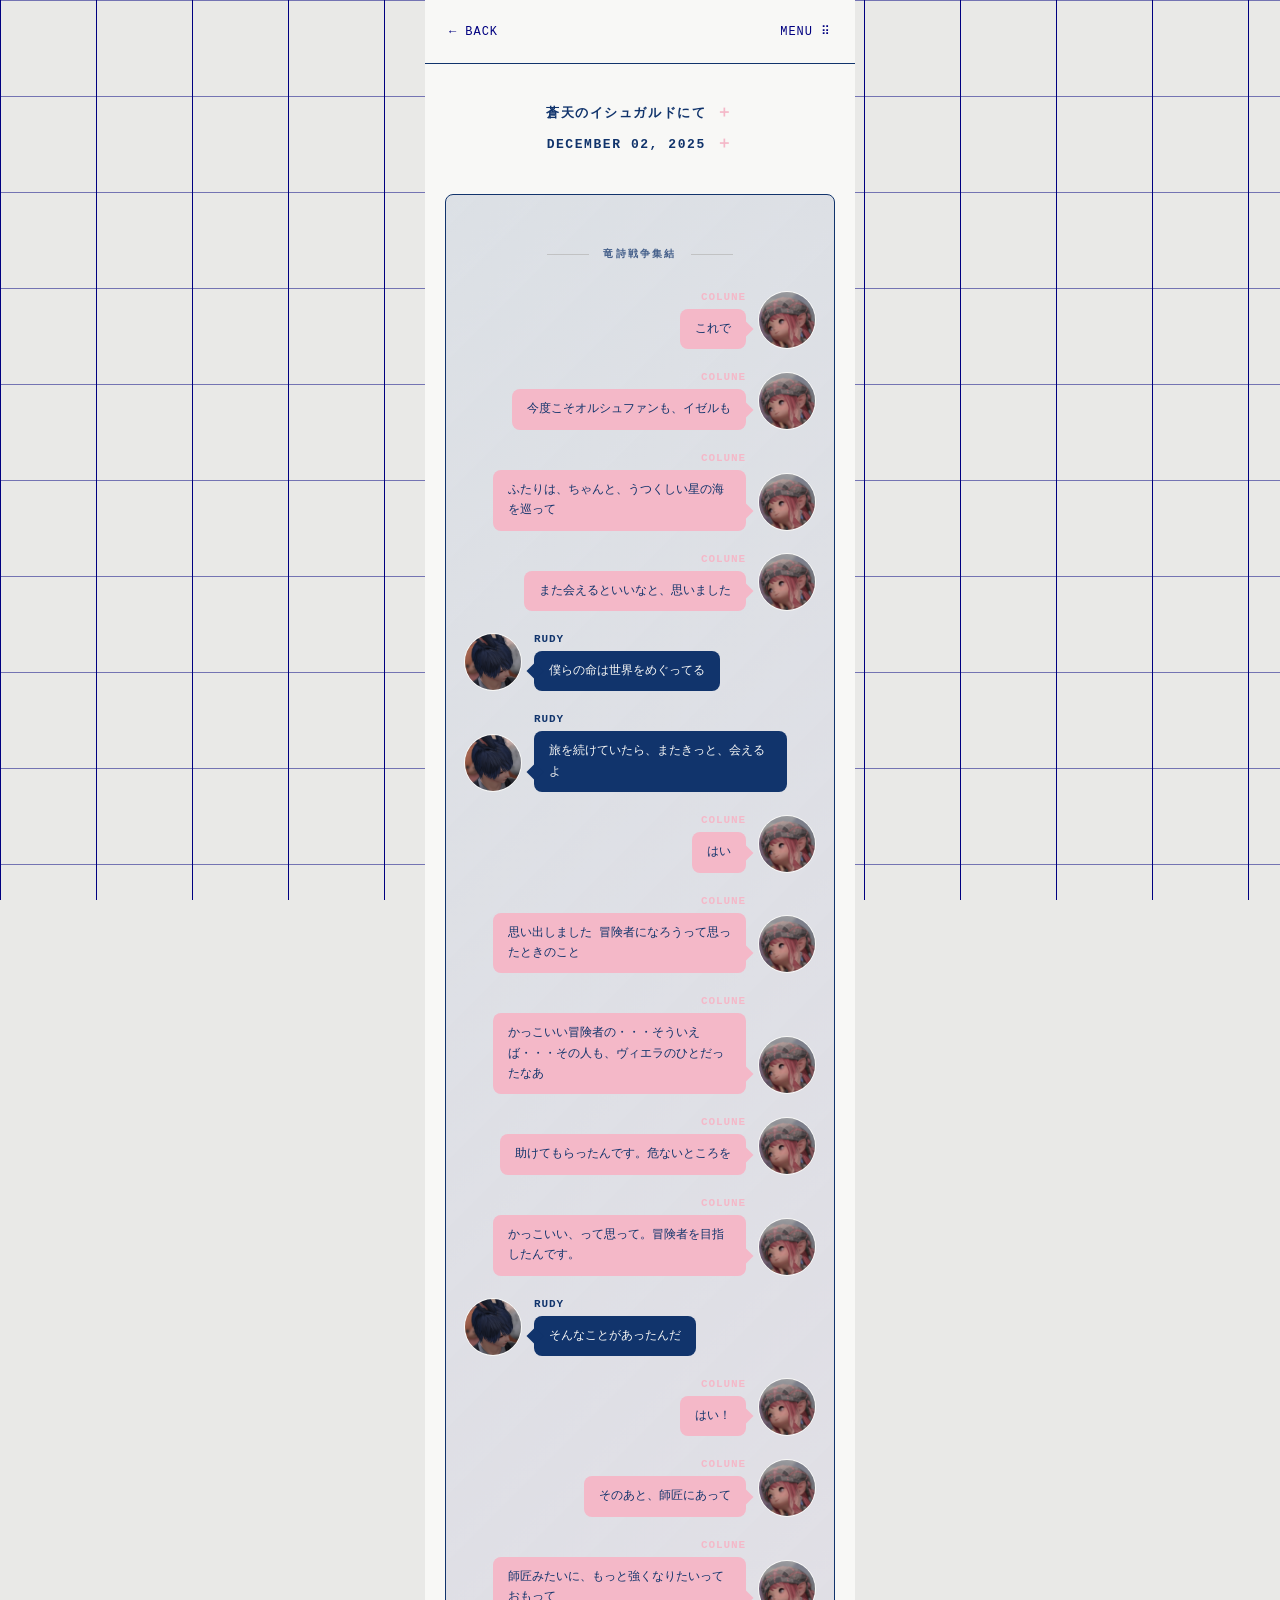
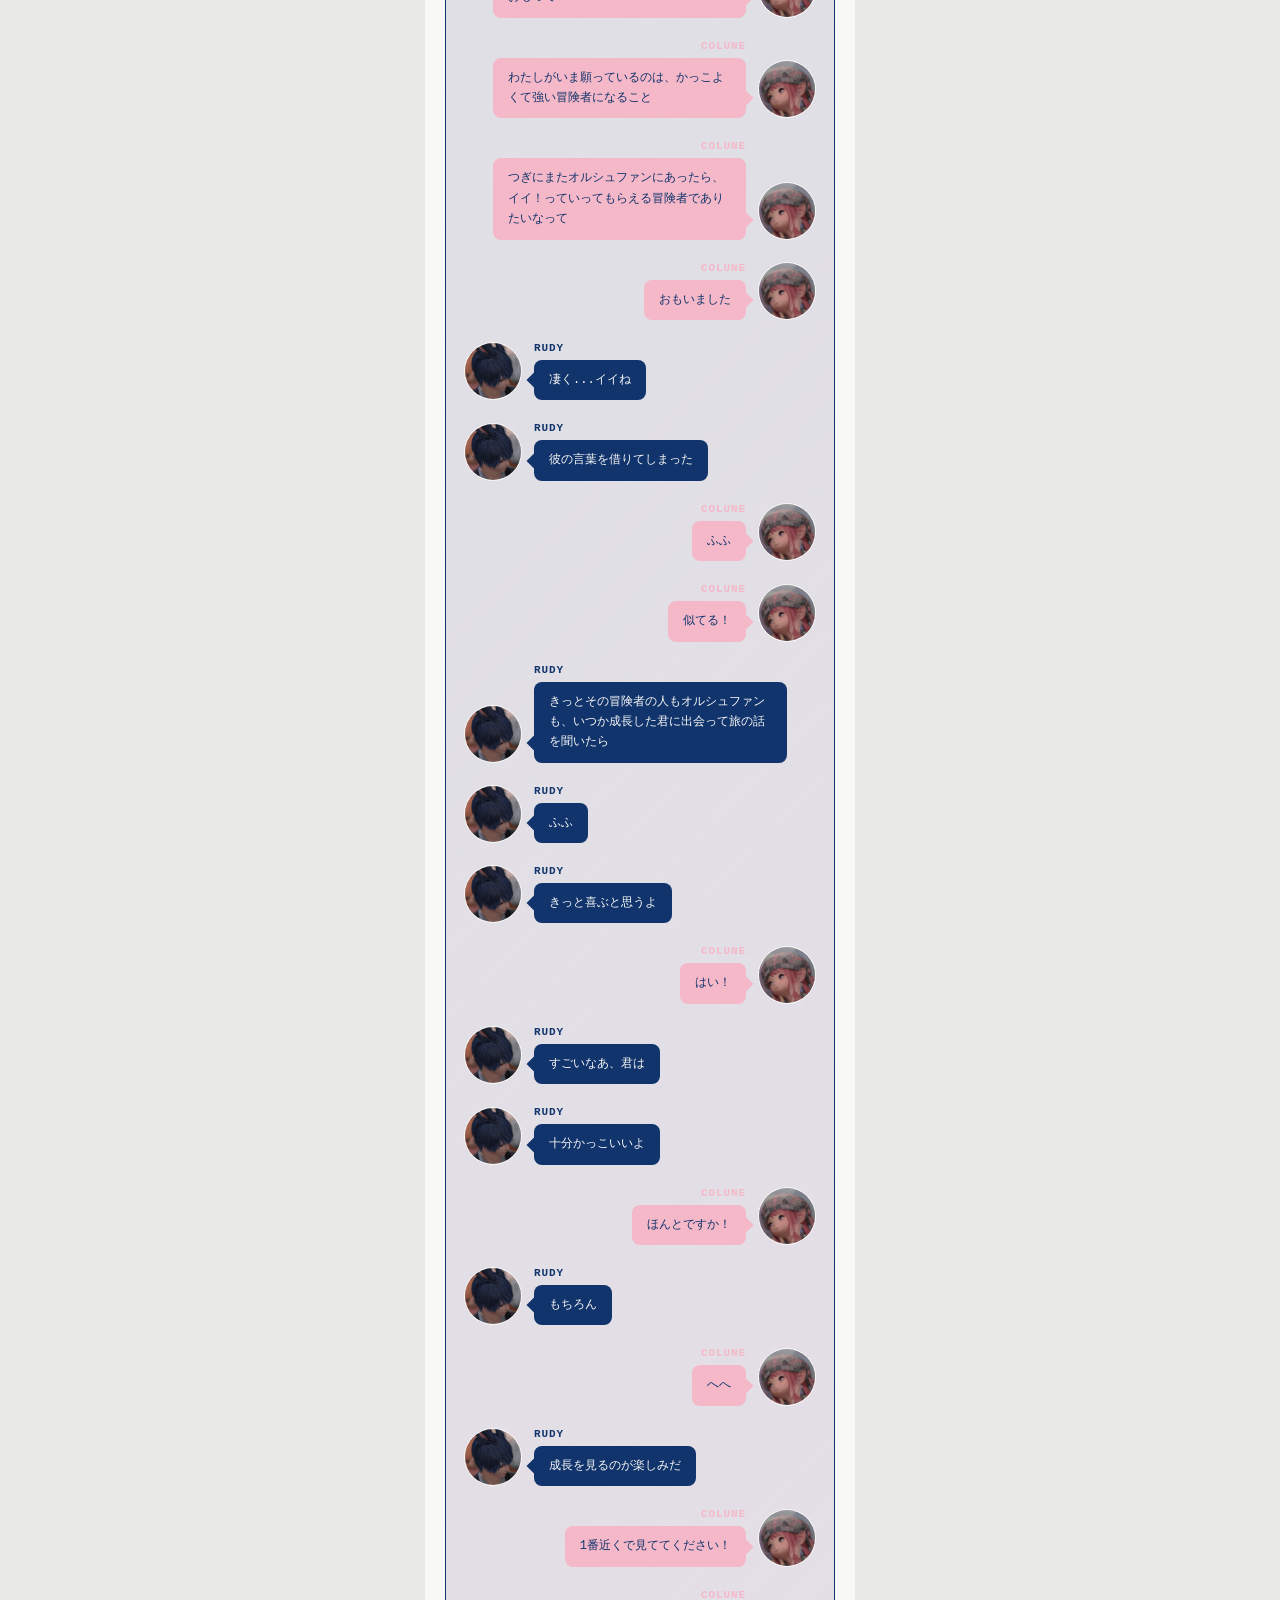
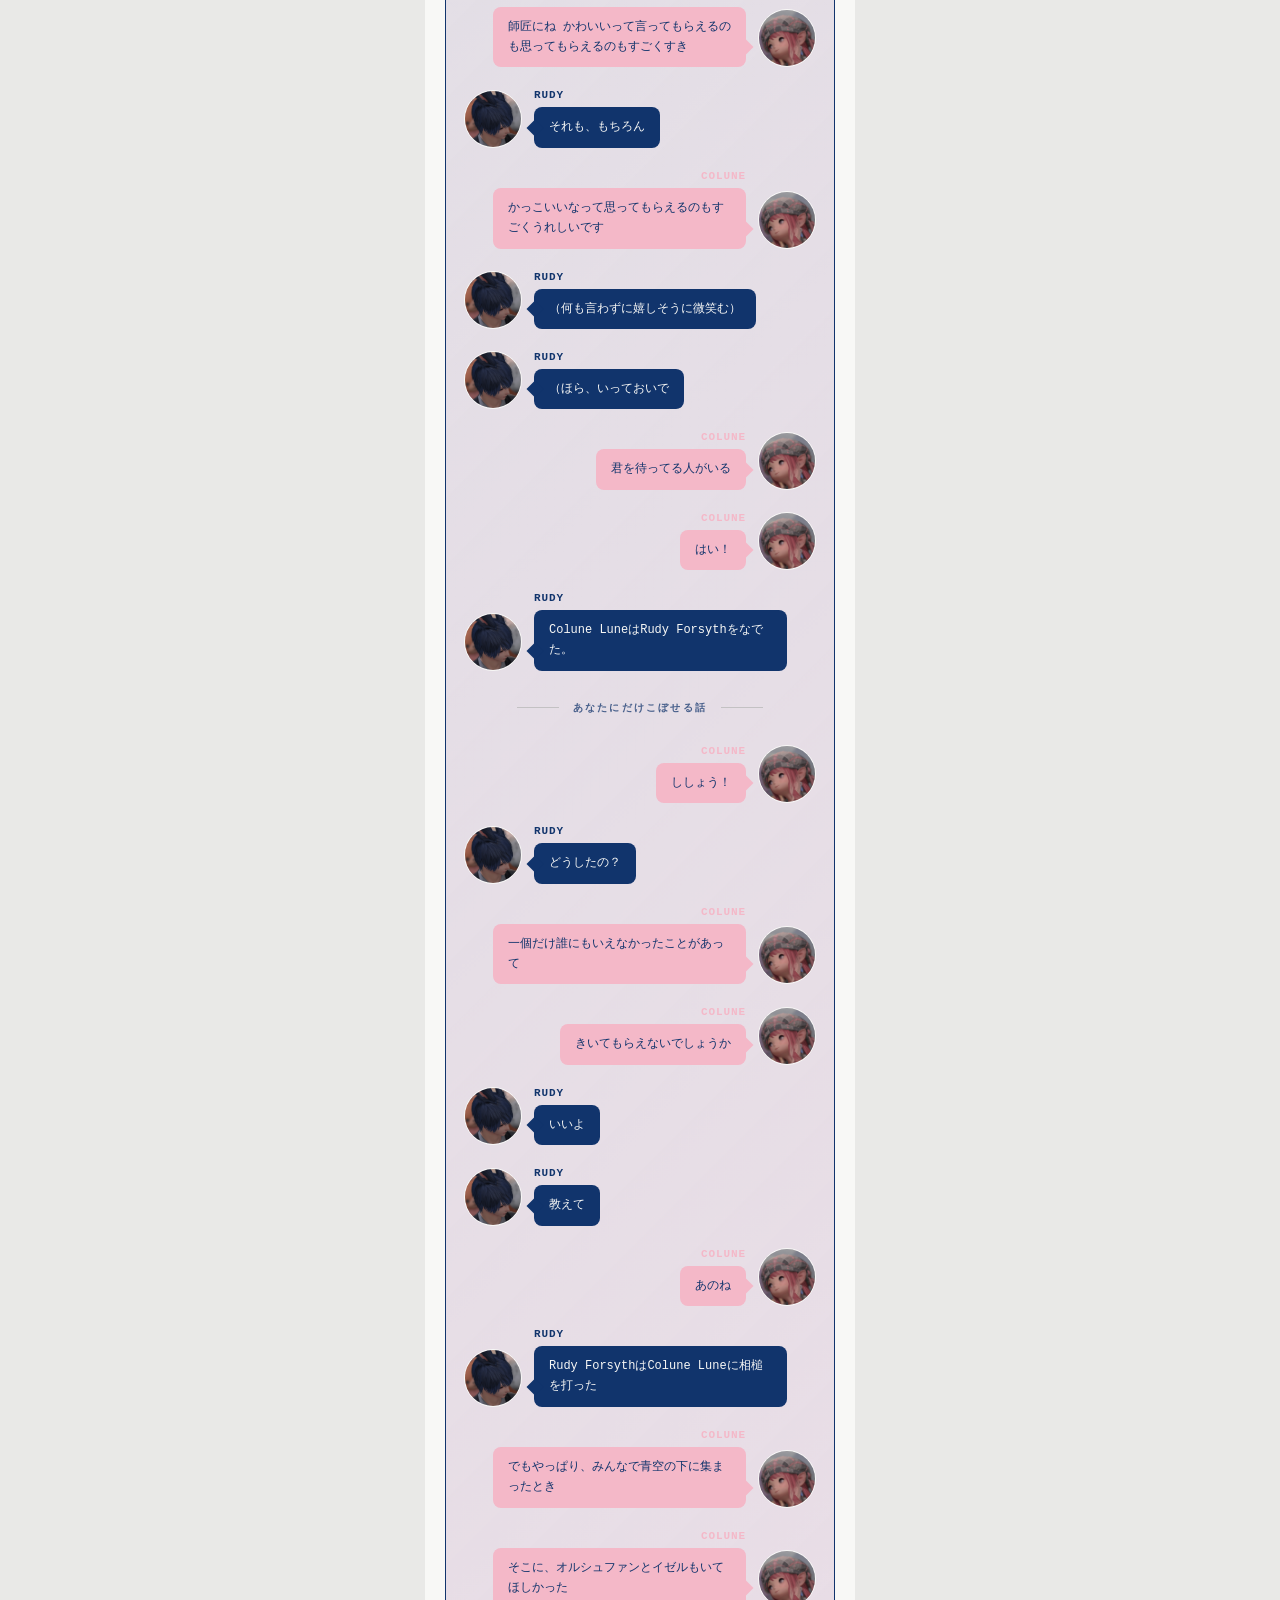
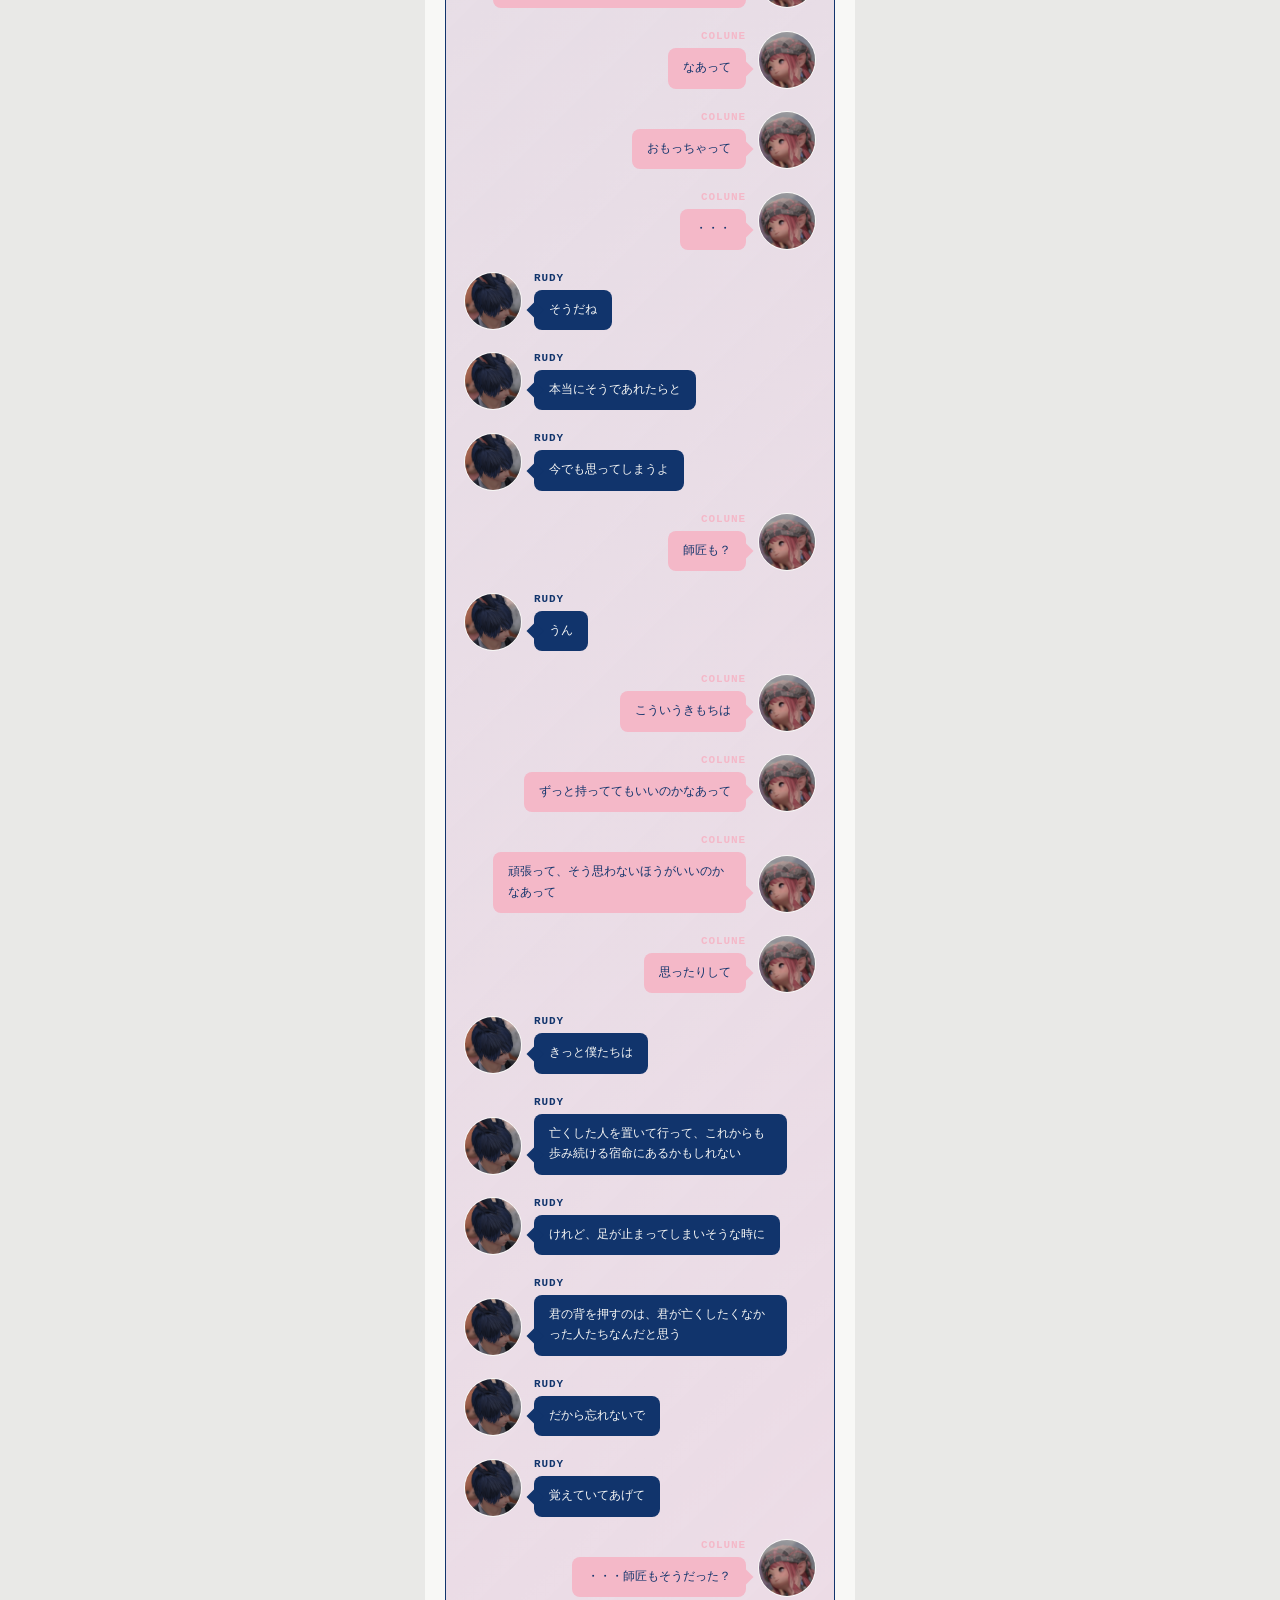
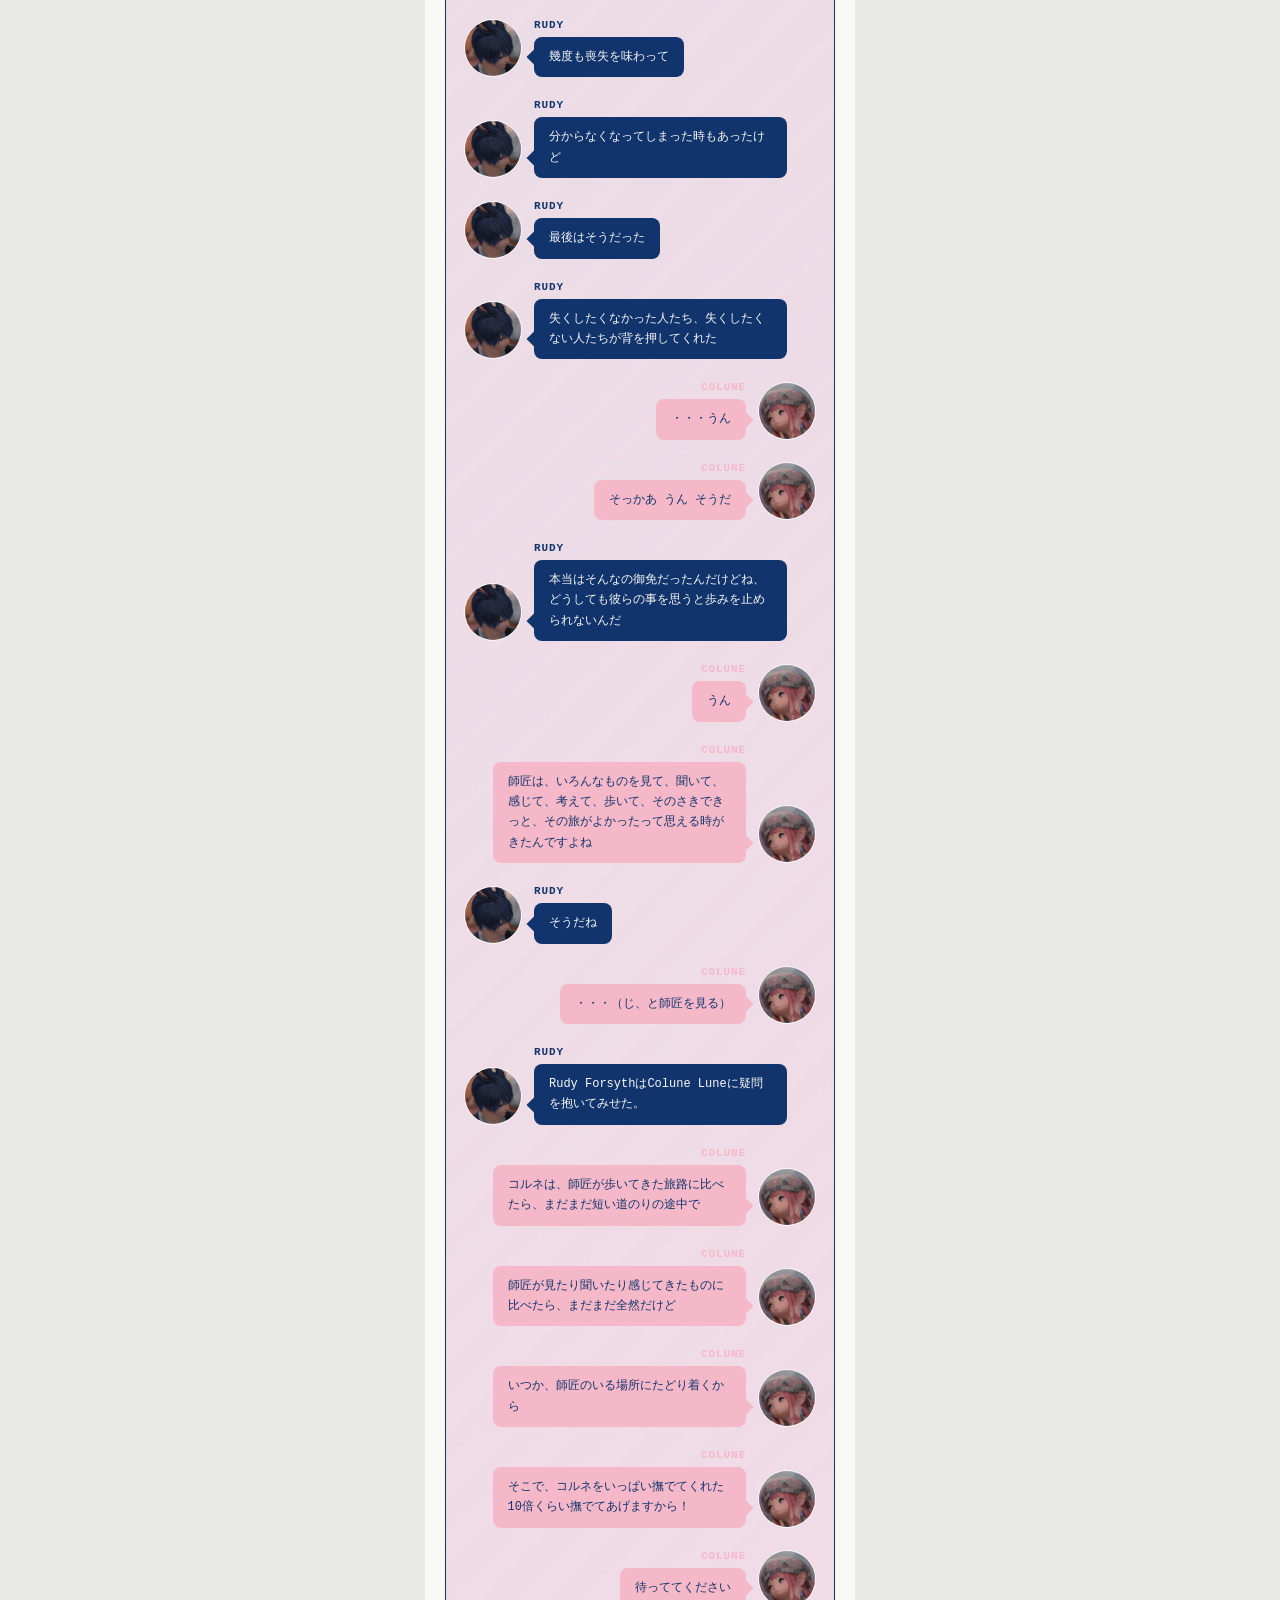
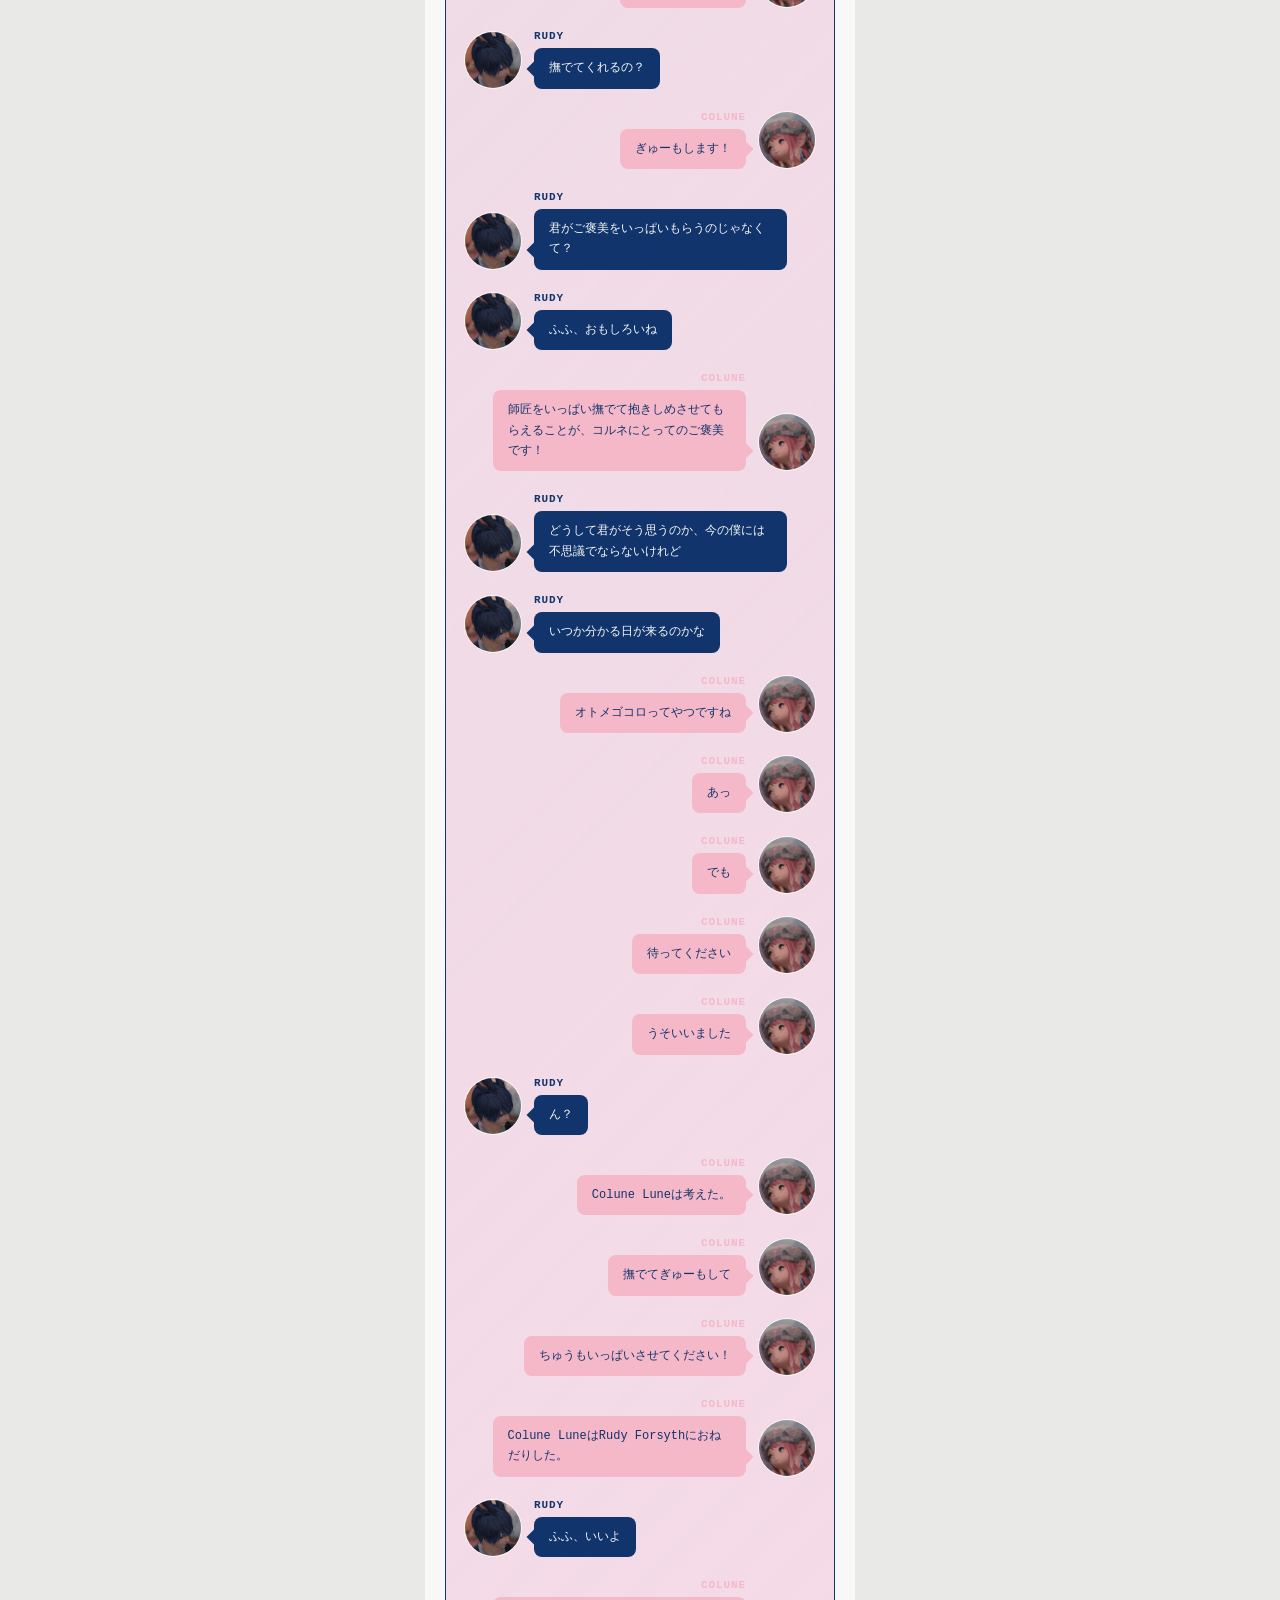
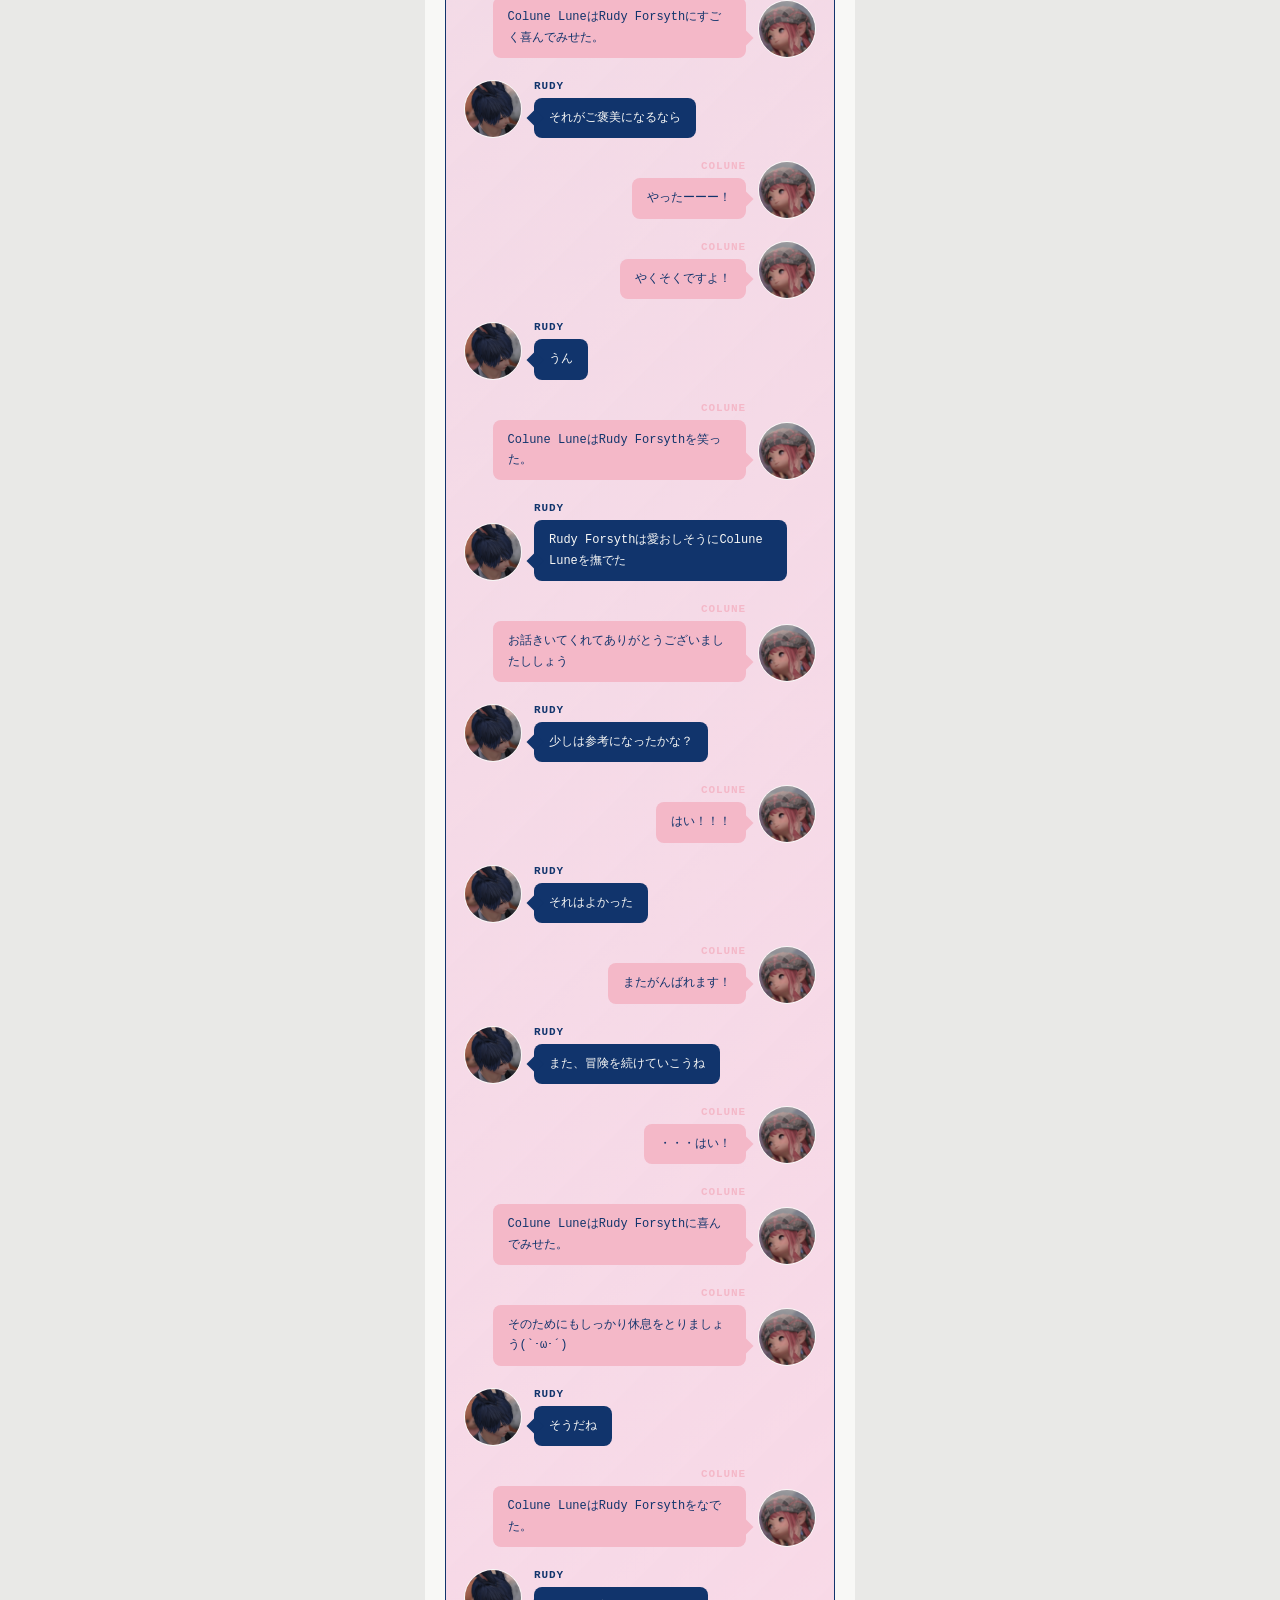
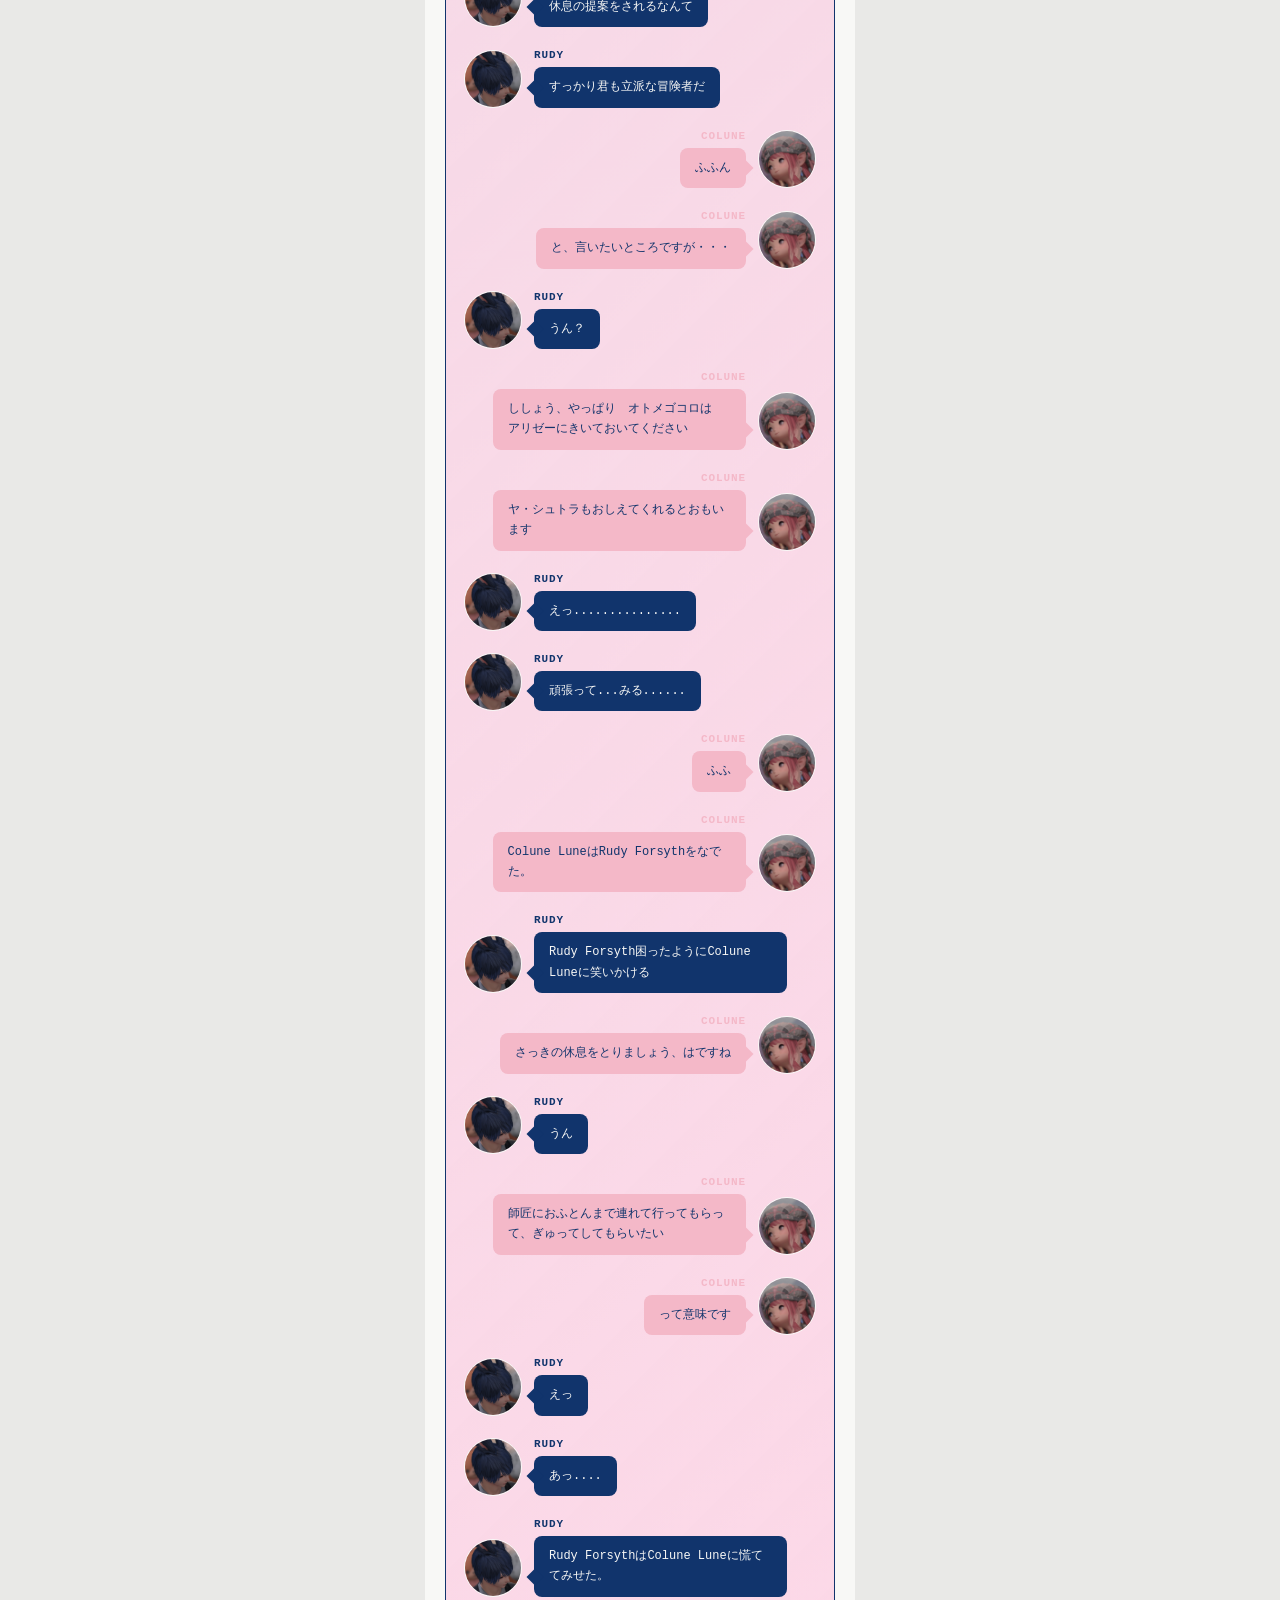
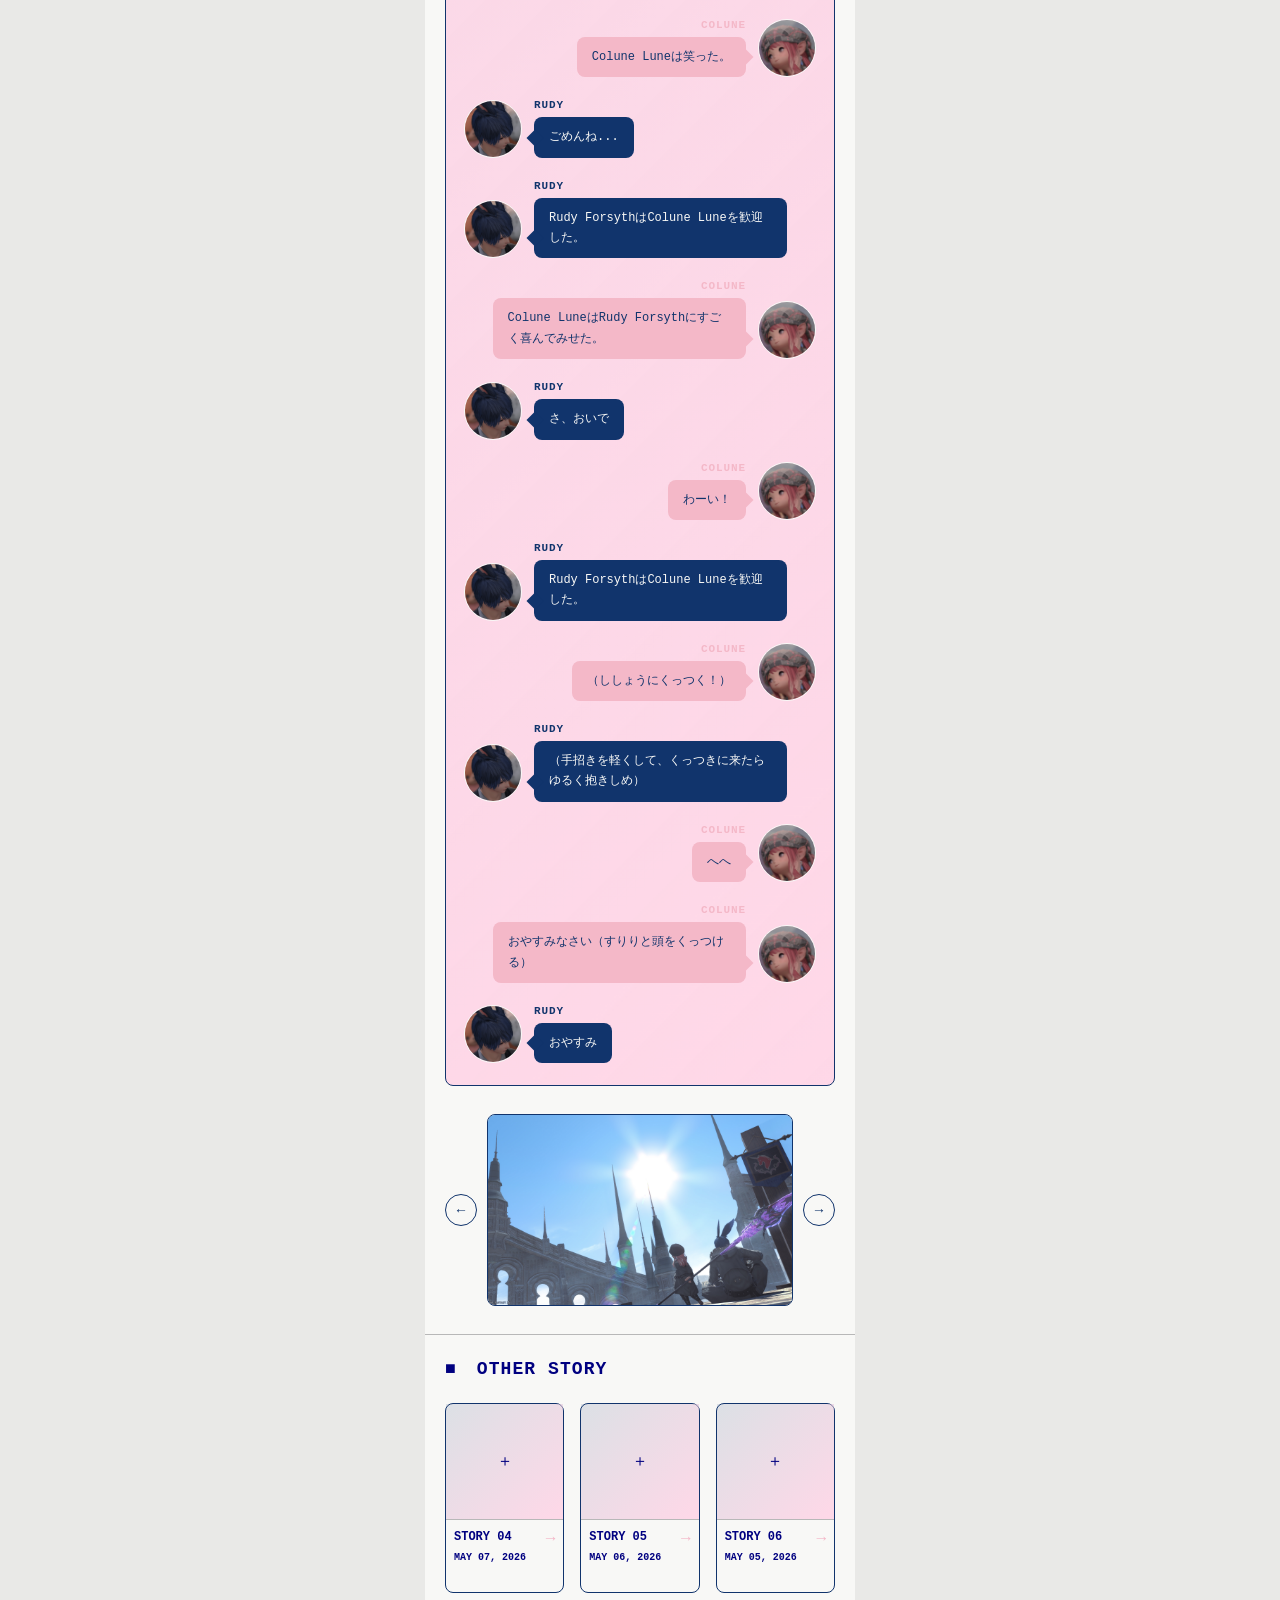
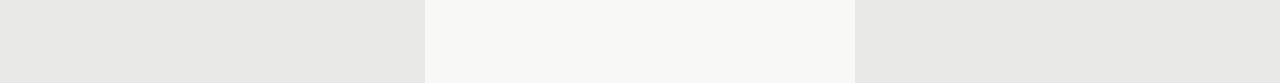
==== story.html @ 627a345b "first commit" ====
<!doctype html>
<html lang="ja">
  <head>
    <meta charset="UTF-8" />
    <meta name="viewport" content="width=device-width, initial-scale=1.0" />
    <title>rudy.co.ludy</title>
    <link rel="stylesheet" href="style.css" />
  </head>
  <body>
    <main class="page detail-page">
      <header class="top-bar">
        <a href="index.html" class="back">← BACK</a>
        <div class="menu">MENU ⠿</div>
      </header>

      <section class="story-meta">
        <div class="story-meta-item" id="storyTitle">
          STORY TITLE
          <span>＋</span>
        </div>

        <div class="story-meta-item" id="storyDescription">
          STORY DESCRIPTION
          <span>＋</span>
        </div>
      </section>

      <section class="chat-box" id="chatBox">
        <div class="chat-message right colune">
          <div class="chat-body">
            <div class="chat-name-colune"></div>
            <div class="chat-bubble"></div>
          </div>
          <img class="chat-icon" src="images/colune.png" alt="COLUNE" />
        </div>

        <div class="chat-message left rudy">
          <img class="chat-icon" src="images/rudy.png" alt="RUDY" />
          <div class="chat-body">
            <div class="chat-name"></div>
            <div class="chat-bubble"></div>
          </div>
        </div>
      </section>

      <section class="story-gallery-section">
        <button class="gallery-button prev" id="galleryPrev">←</button>

        <div class="story-gallery-viewport">
          <div class="story-gallery-track" id="storyGallery"></div>
        </div>

        <button class="gallery-button next" id="galleryNext">→</button>
      </section>

      <section class="story-section other">
        <div class="section-title">
          <span>■</span>
          OTHER STORY
        </div>

        <div class="story-list">
          <a href="story.html?id=4" class="story-card">
            <div class="image-box">＋</div>
            <div class="story-info">
              <div>
                <h2>STORY 04</h2>
                <p>MAY 07, 2026</p>
              </div>
              <span>→</span>
            </div>
          </a>

          <a href="story.html?id=5" class="story-card">
            <div class="image-box">＋</div>
            <div class="story-info">
              <div>
                <h2>STORY 05</h2>
                <p>MAY 06, 2026</p>
              </div>
              <span>→</span>
            </div>
          </a>

          <a href="story.html?id=6" class="story-card">
            <div class="image-box">＋</div>
            <div class="story-info">
              <div>
                <h2>STORY 06</h2>
                <p>MAY 05, 2026</p>
              </div>
              <span>→</span>
            </div>
          </a>
        </div>
      </section>
    </main>
    <script src="js/stories.js"></script>
    <script src="js/story.js"></script>
  </body>
</html>
---- style.css ----
* {
  box-sizing: border-box;
}

:root {
  --navy: #11346c;
  --pink: #f4b8c8;
  --orange: #ff7a2f;
  --white: #f8f8f6;
  --line: #b8b8b8;
  --black: #111;
}

body {
  margin: 0;
  background: #e9e9e7;
  overflow-x: hidden;
  font-family: "Courier New", monospace, "Zen Maru Gothic", sans-serif;
}

/* PC背景 */
body::before {
  content: "";
  position: fixed;
  inset: 0;
  z-index: 0;

  background:
    linear-gradient(to right, navy 1px, transparent 1px),
    linear-gradient(to bottom, navy, transparent 1px);

  background-size: 96px 96px;
  pointer-events: none;
}

/* 中央スマホUI */
.page {
  position: relative;
  z-index: 1;

  width: 430px;
  min-height: 100vh;
  margin: 0 auto;

  background: #f8f8f6;
  overflow: hidden;
}

/* スマホ時は中央部分だけ全画面 */
@media (max-width: 768px) {
  .background-layer {
    display: none;
  }

  .phone-frame {
    width: 100%;
    min-height: 100vh;
  }
}

a {
  color: navy;
  text-decoration: none;
}

/* スマホ表示 */
@media (max-width: 768px) {
  body::before {
    display: none;
  }

  .page {
    width: 100%;
    margin: 0;
    border-left: none;
    border-right: none;
  }
}

.page::before {
  content: "";
  position: absolute;
  inset: 0;
  pointer-events: none;

  opacity: 0.4;
}

/* header */

.top-bar {
  height: 64px;
  padding: 0 24px;
  border-bottom: 1px solid var(--navy);
  display: flex;
  align-items: center;
  justify-content: space-between;
  position: relative;
  z-index: 1;
}

.logo-box {
  border: 1px solid var(--navy);
  padding: 5px 10px;
  font-size: 12px;
}

.date,
.back,
.menu {
  font-size: 12px;
  color: navy;
  letter-spacing: 0.08em;
}

/* home hero */

.hero {
  min-height: 450px;
  padding: 72px 24px 62px;
  border-bottom: 1px solid var(--line);
  position: relative;
  z-index: 1;

  display: flex;
  flex-direction: column;
  align-items: center;
}

.main-logo {
  margin: auto 0;
  text-align: left;
  font-size: 58px;
  line-height: 0.92;
  letter-spacing: -0.08em;
  font-weight: 900;
  color: var(--navy);
}

/* 画像エリア */
.hero-image {
  width: 80%;
  aspect-ratio: 16 / 10;
  margin: 48px auto 0px;

  border: 1px solid var(--navy);
  border-radius: 8px;
  background: #ddd;

  overflow: hidden;
  position: relative;
}

/* 画像 */
.hero-image img {
  width: 100%;
  height: 100%;
  border-radius: 8px;
  object-fit: cover;
  display: block;
}

.random-button span:first-child {
  color: var(--orange);
}

.corner {
  position: absolute;
  width: 10px;
  height: 10px;
  border-color: var(--line);
}

.c1 {
  top: 34px;
  left: 36px;
  border-top: 1px solid var(--pink);
  border-left: 1px solid var(--pink);
}

.c2 {
  top: 34px;
  right: 36px;
  border-top: 1px solid var(--navy);
  border-right: 1px solid var(--navy);
}

.c3 {
  bottom: 34px;
  left: 36px;
  border-bottom: 1px solid var(--navy);
  border-left: 1px solid var(--navy);
}

.c4 {
  bottom: 34px;
  right: 36px;
  border-bottom: 1px solid var(--pink);
  border-right: 1px solid var(--pink);
}

/* story list */

.story-section {
  padding: 24px 20px 42px;
  position: relative;
  z-index: 1;
}

.section-title {
  margin-bottom: 24px;
  font-size: 18px;
  color: navy;
  letter-spacing: 0.06em;
  font-weight: 700;
}

.section-title span {
  margin-right: 8px;
}

.story-list {
  display: flex;
  gap: 16px;
  justify-content: center;
  margin-top: 16px;
}

.story-list::-webkit-scrollbar {
  display: none;
}

.story-card {
  width: calc((100% - 32px) / 3);
  height: 190px;
  aspect-ratio: 1 / 1.35;

  border: 1px solid var(--navy);
  background: var(--white);
  border-radius: 8px;
}

.image-box {
  height: 116px;
  background: linear-gradient(
    135deg,
    rgba(17, 52, 108, 0.12),
    rgba(255, 214, 231, 0.95)
  );
  border-bottom: 1px solid var(--line);
  display: flex;
  align-items: center;
  justify-content: center;
  color: navy;
  position: relative;
}

.image-box img {
  width: 100%;
  height: 100%;

  object-fit: cover;
  object-position: center;

  display: block;

  transform: none;

  image-rendering: auto;

  backface-visibility: hidden;
  -webkit-backface-visibility: hidden;
}

.story-info {
  min-height: 74px;
  padding: 10px 8px;
  display: flex;
  align-items: flex-start;
  justify-content: space-between;
}

.story-info h2 {
  margin: 0 0 8px;
  font-size: 12px;
}

.story-info p {
  margin: 0;
  font-size: 10px;
  font-weight: 700;
}

.story-info span {
  flex-shrink: 0;
  color: var(--pink);
}

/* detail */

.detail-page {
  padding-bottom: 48px;
}

.detail-hero {
  height: 96px;
  display: flex;
  flex-direction: column;
  align-items: center;
  justify-content: center;
}

.arc {
  width: 160px;
  height: 40px;
  border-top: 1px solid var(--navy);
  border-radius: 50%;
}

.dot {
  width: 20px;
  height: 8px;
  margin-top: -12px;
  background: var(--navy);
}

.character-box {
  margin: 0 20px;
  border: 1px solid var(--line);
  position: relative;
  z-index: 1;
}

.character-row {
  min-height: 150px;
  padding: 28px 20px;
  border-bottom: 1px solid var(--line);
  display: flex;
  align-items: center;
  gap: 24px;
}

.character-row.reverse {
  flex-direction: row-reverse;
  text-align: left;
}

.character-row:last-child {
  border-bottom: none;
}

.circle {
  width: 88px;
  height: 88px;
  border: 1px solid var(--line);
  border-radius: 50%;
  display: flex;
  align-items: center;
  justify-content: center;
  flex-shrink: 0;
}

.character-text {
  flex: 1;
}

.character-text h2 {
  margin: 0;
  font-size: 22px;
}

.character-text p {
  margin: 4px 0 16px;
  font-size: 11px;
  font-weight: 700;
}

.info-line {
  height: 30px;
  border: 1px solid var(--line);
  padding: 7px 10px;
  font-size: 11px;
  display: flex;
  justify-content: space-between;
}

.story-detail-box {
  margin: 18px 20px 0;
  padding: 14px;
  border: 1px solid var(--line);
  position: relative;
  z-index: 1;
}

.detail-line {
  height: 32px;
  border: 1px solid var(--line);
  margin-bottom: 10px;
  padding: 8px 12px;
  display: flex;
  justify-content: space-between;
  font-size: 13px;
  font-weight: 700;
}

.detail-line:last-child {
  margin-bottom: 0;
}

.other {
  border-top: 1px solid var(--line);
  margin-top: 28px;
}

/* =====================
   STORY DETAIL CHAT UI
===================== */

.story-meta {
  margin: 40px 20px 42px;

  display: flex;
  flex-direction: column;
  align-items: center;
  gap: 14px;

  position: relative;
  z-index: 1;
}

.story-meta-item {
  display: flex;
  align-items: center;
  gap: 10px;

  color: var(--navy);

  font-size: 13px;
  font-weight: 700;
  letter-spacing: 0.12em;
}

.story-meta-item span {
  color: var(--pink);

  font-size: 16px;
  line-height: 1;
}

/* チャット全体 */
.chat-box {
  margin: 0 20px;
  padding: 22px 18px;

  border: 1px solid var(--navy);
  border-radius: 8px;
  background: linear-gradient(
    135deg,
    rgba(17, 52, 108, 0.12),
    rgba(255, 214, 231, 0.95)
  );

  position: relative;
  z-index: 1;
}

.chat-subtitle {
  margin: 30px 0 30px;

  display: flex;
  align-items: center;
  justify-content: center;
  gap: 14px;

  color: var(--navy);

  font-size: 10px;
  font-weight: 700;
  letter-spacing: 0.22em;

  opacity: 0.75;
}

.chat-subtitle::before,
.chat-subtitle::after {
  content: "";

  width: 42px;
  height: 1px;

  background: var(--line);
}

.chat-subtitle span {
  display: block;
}

/* メッセージ */
.chat-message {
  display: flex;
  align-items: flex-end;
  gap: 12px;

  margin-bottom: 22px;
}

.chat-message:last-child {
  margin-bottom: 0;
}

.chat-message.right {
  justify-content: flex-end;
}

/* アイコン画像 */
.chat-icon {
  width: 58px;
  height: 58px;

  border: 1px solid var(--white);
  border-radius: 50%;

  object-fit: cover;
  display: block;

  background: var(--white);
  flex-shrink: 0;
}

.chat-body {
  max-width: 72%;
  min-width: 0;
}

.chat-message.right .chat-body {
  text-align: right;
}

.chat-name {
  margin-bottom: 6px;

  color: var(--navy);

  font-size: 11px;
  font-weight: 700;
  letter-spacing: 0.08em;
}

.chat-name-colune {
  margin-bottom: 6px;

  color: var(--pink);

  font-size: 11px;
  font-weight: 700;
  letter-spacing: 0.08em;
}

/* 共通吹き出し */
.chat-bubble {
  position: relative;

  padding: 10px 15px;

  border-radius: 8px;

  font-size: 12px;
  line-height: 1.7;
  text-align: left;

  overflow-wrap: break-word;
}

/* RUDY：navy背景＋白文字 */
.chat-message.rudy .chat-bubble {
  background: var(--navy);
  color: var(--white);
}

/* COLUNE：ピンク背景＋navy文字 */
.chat-message.colune .chat-bubble {
  background: var(--pink);
  color: var(--navy);
}

/* RUDYしっぽ */
.chat-message.rudy .chat-bubble::before {
  content: "";

  position: absolute;
  left: -5px;
  bottom: 14px;

  width: 12px;
  height: 12px;

  background: var(--navy);

  transform: rotate(45deg);
}

/* COLUNEしっぽ */
.chat-message.colune .chat-bubble::before {
  content: "";

  position: absolute;
  right: -5px;
  bottom: 14px;

  width: 12px;
  height: 12px;

  background: var(--pink);

  transform: rotate(45deg);
}

@media (max-width: 768px) {
  .story-detail-box {
    margin: 18px 16px 20px;
  }

  .chat-box {
    margin: 0 16px;
    padding: 20px 14px;
  }

  .chat-icon {
    width: 52px;
    height: 52px;
  }

  .chat-body {
    max-width: 74%;
  }
}

/* =====================
   STORY GALLERY SLIDER
===================== */
.story-gallery-section {
  margin: 28px 20px 0;

  display: grid;
  grid-template-columns: 32px 1fr 32px;
  align-items: center;
  gap: 10px;

  position: relative;
  z-index: 1;
}

.story-gallery-viewport {
  width: 100%;
  overflow: hidden;

  border: 1px solid var(--navy);
  border-radius: 8px;
  background: #ddd;
}

.story-gallery-track {
  display: flex;
  width: 100%;

  transition: transform 0.45s ease;
}

.story-gallery-image {
  flex: 0 0 100%;
  aspect-ratio: 16 / 10;

  overflow: hidden;
  position: relative;
}

.story-gallery-image img {
  width: 100%;
  height: 100%;

  object-fit: cover;
  object-position: center;

  display: block;
}

.story-gallery-image::before {
  content: "";

  position: absolute;
  inset: 12px;

  pointer-events: none;
  z-index: 2;
}

.gallery-button {
  width: 32px;
  height: 32px;

  border: 1px solid var(--navy);
  border-radius: 999px;

  background: var(--white);
  color: var(--navy);

  font-size: 14px;
  cursor: pointer;
}

.gallery-button:active {
  transform: scale(0.94);
}
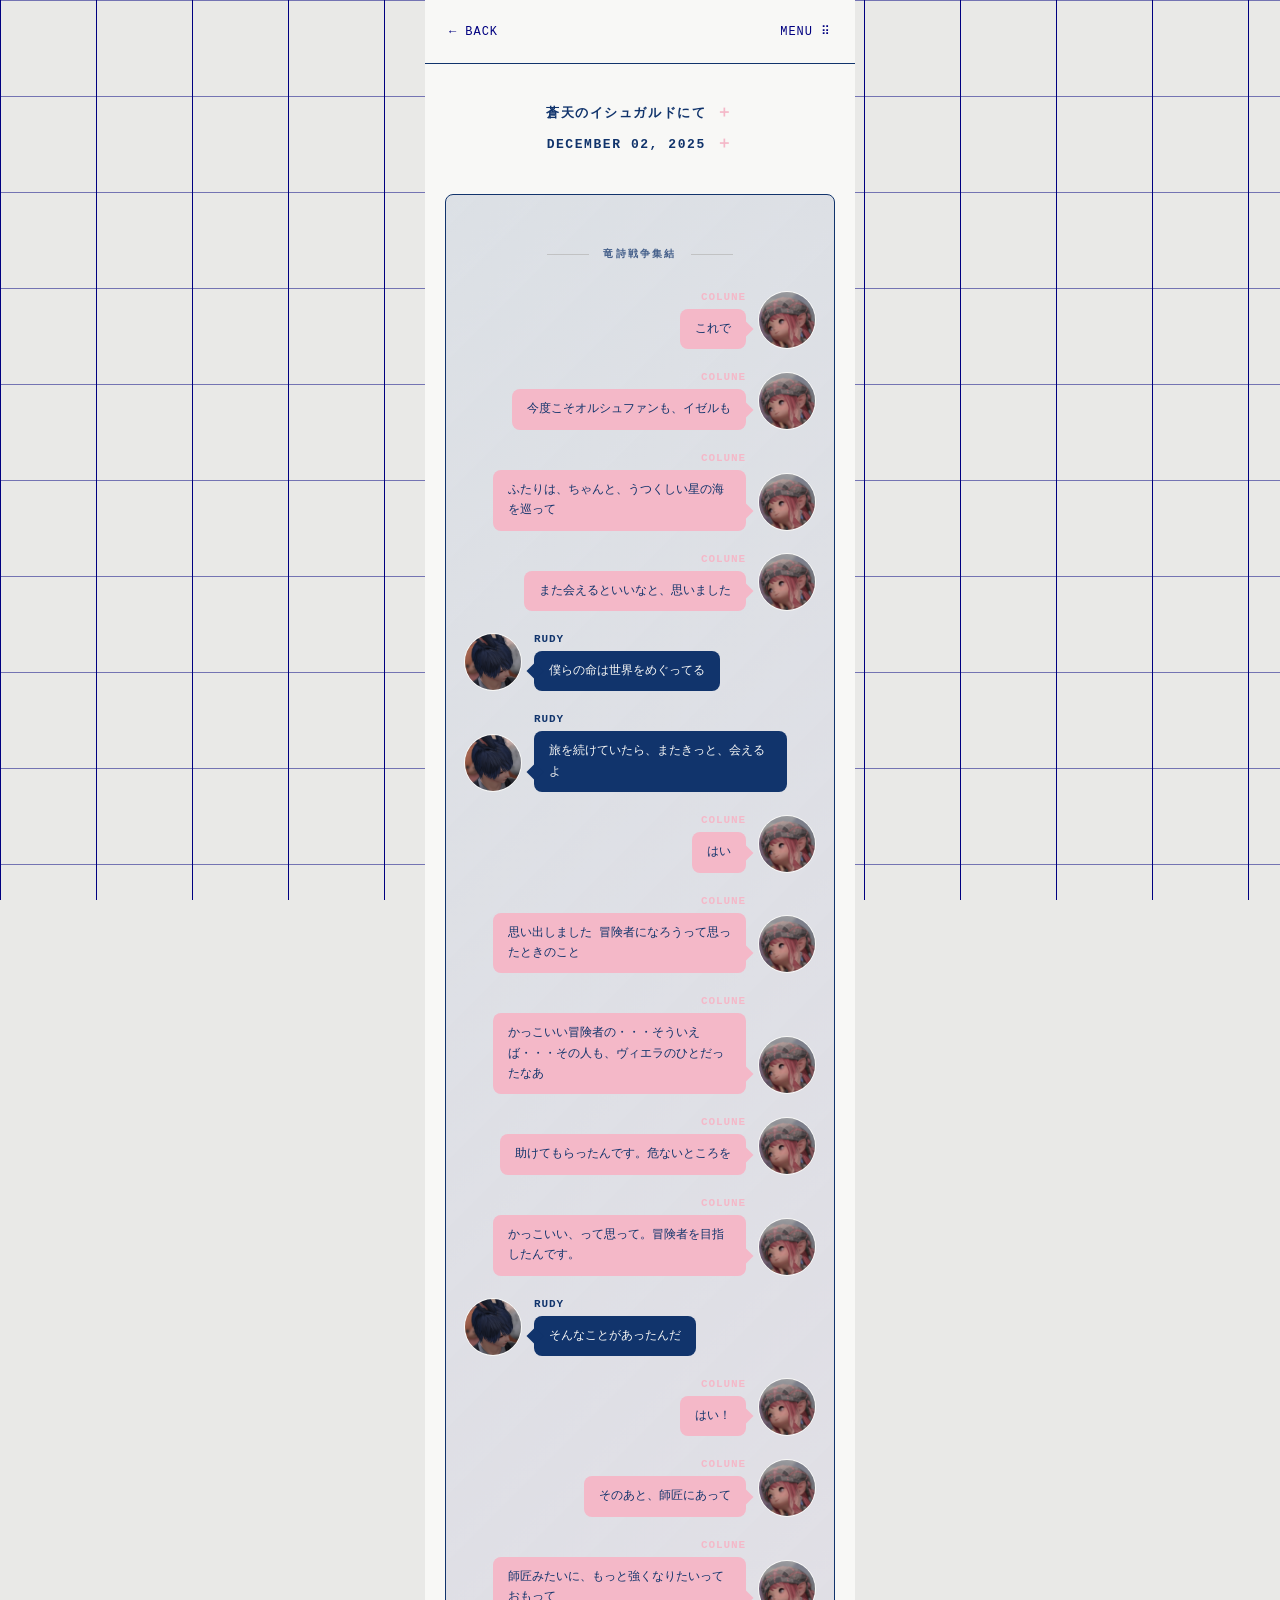
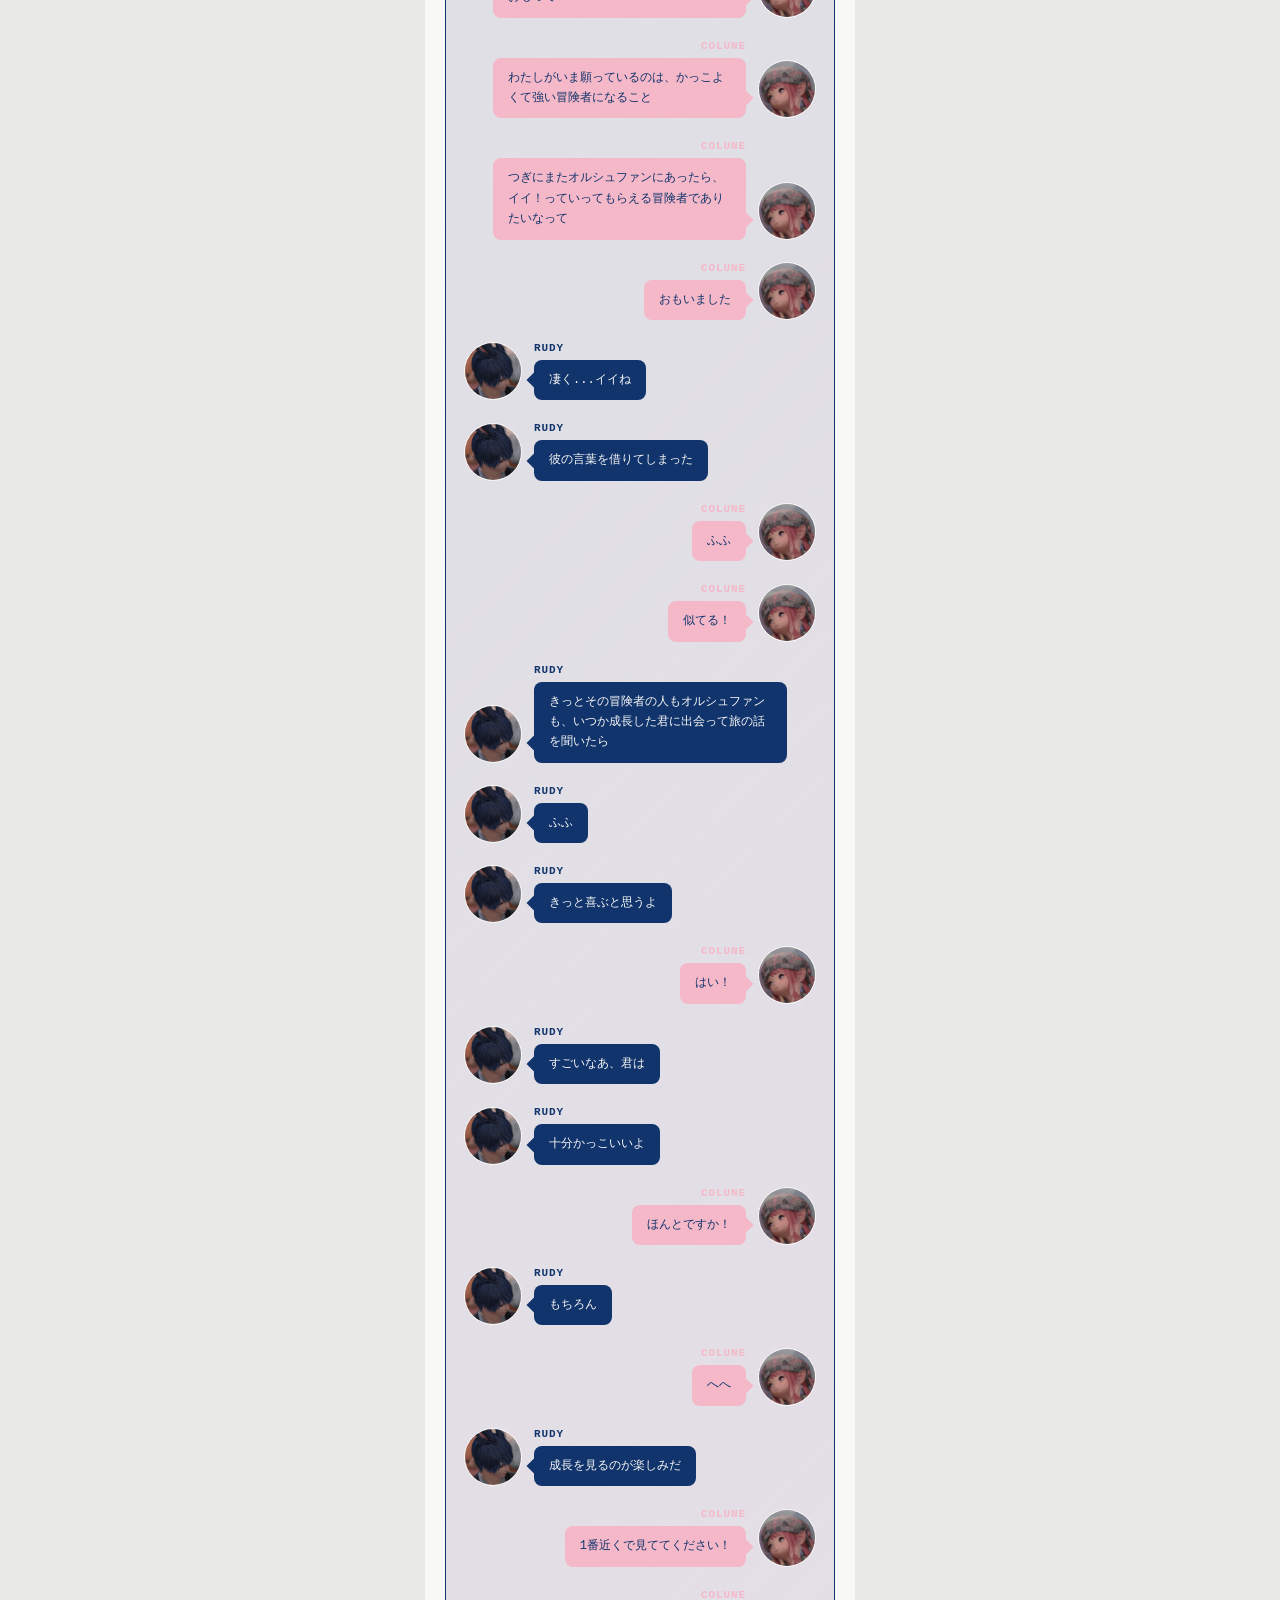
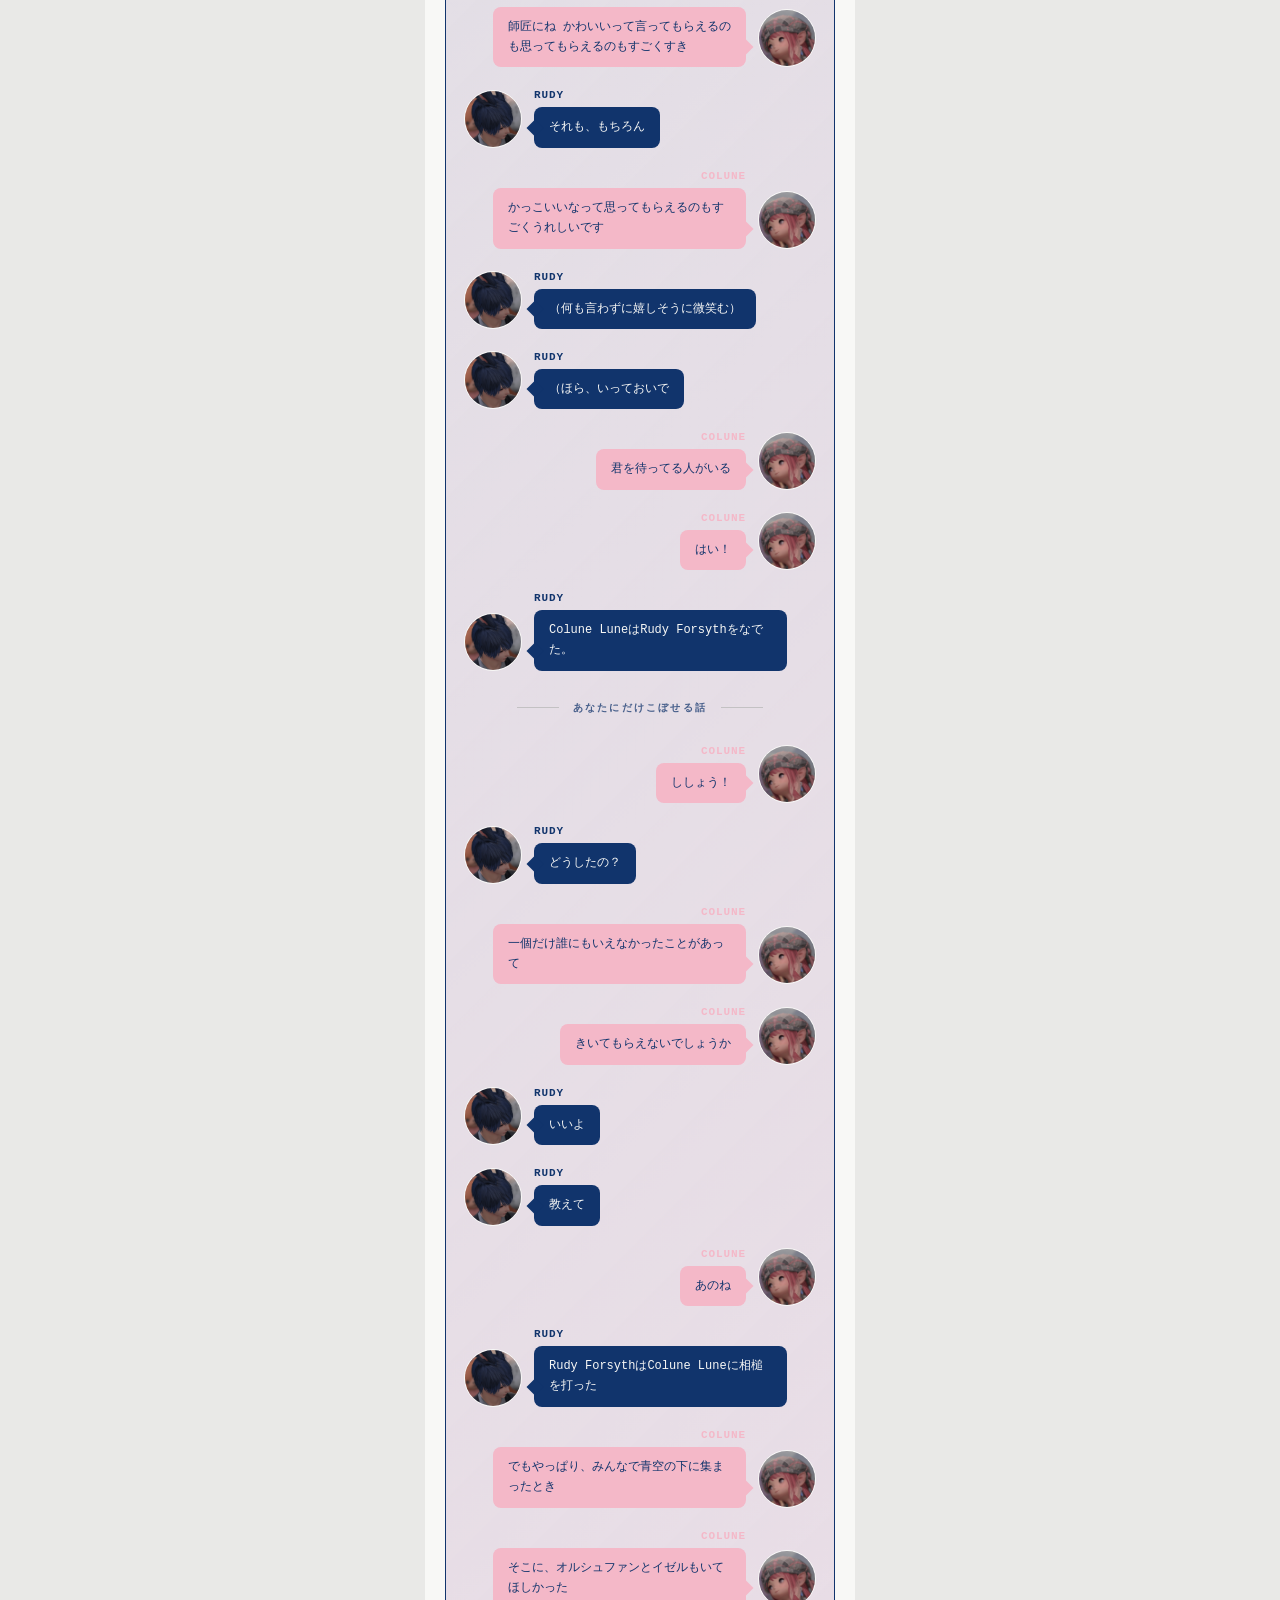
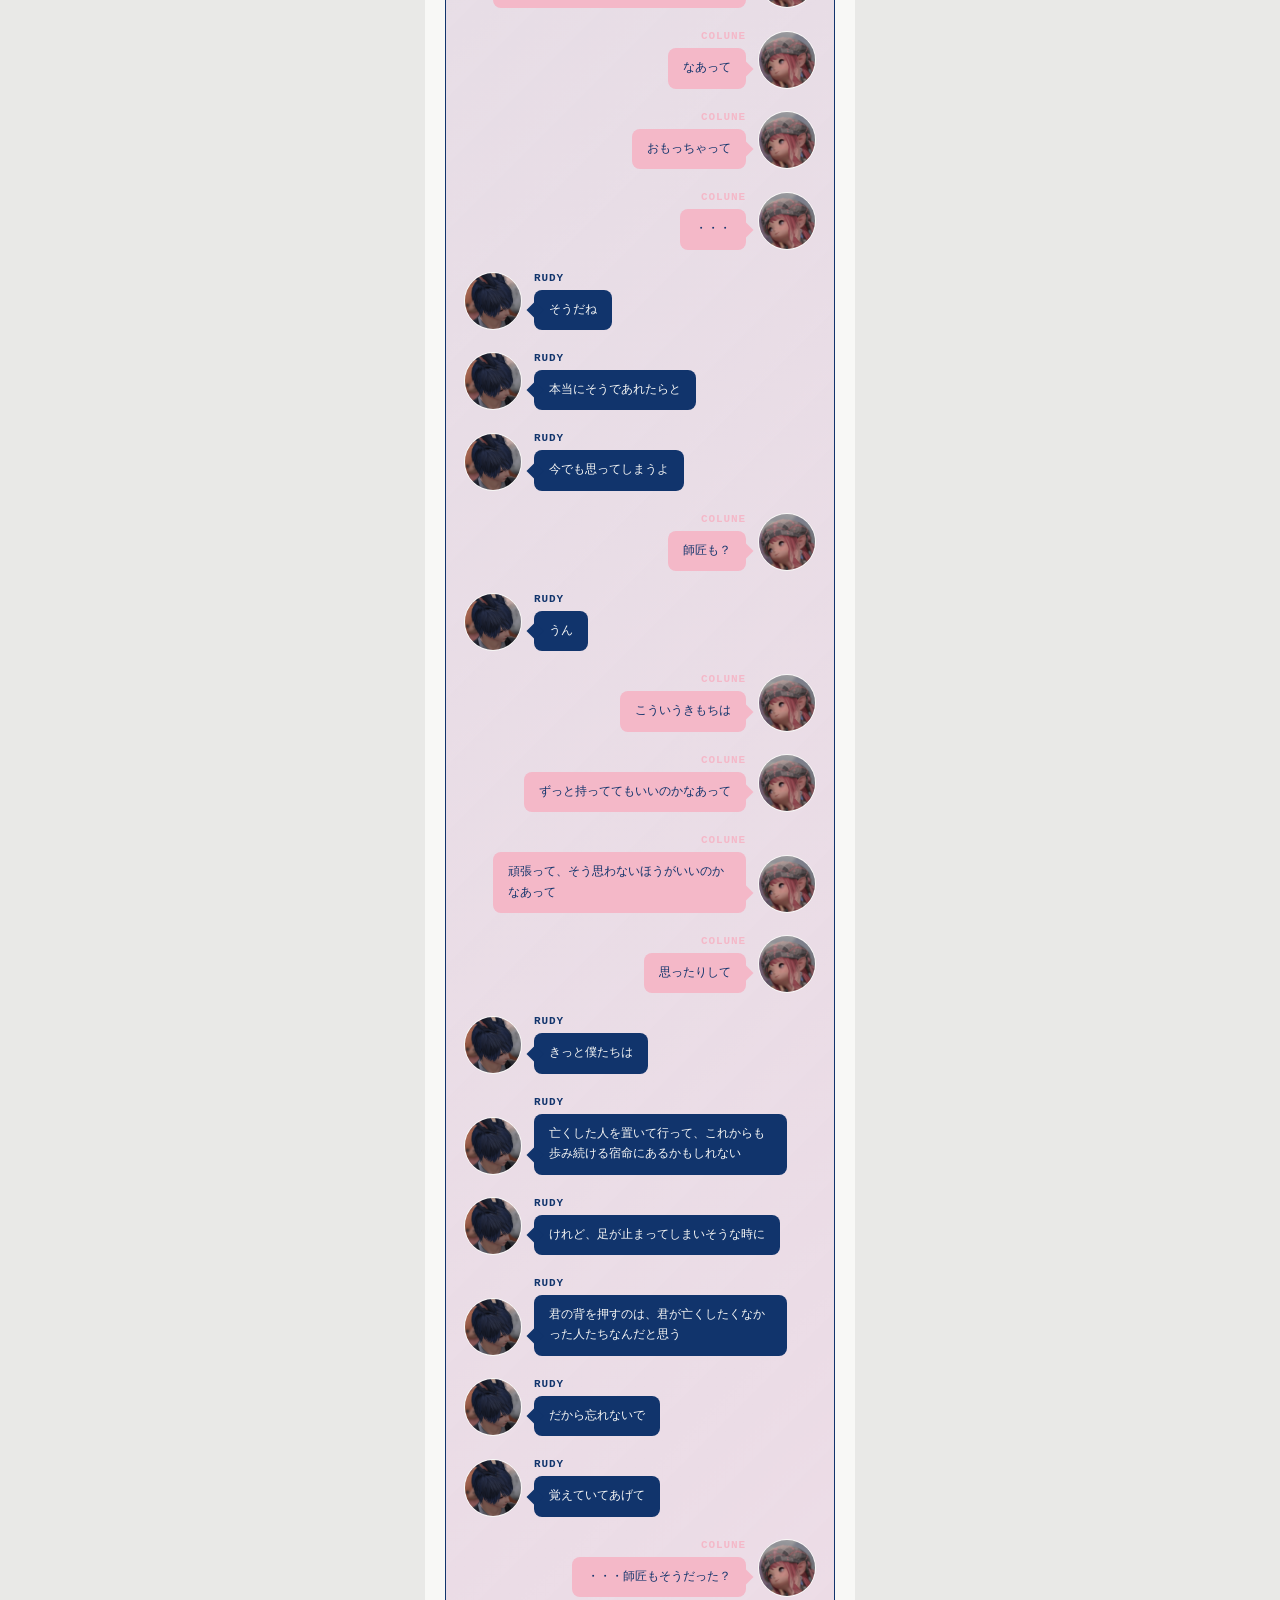
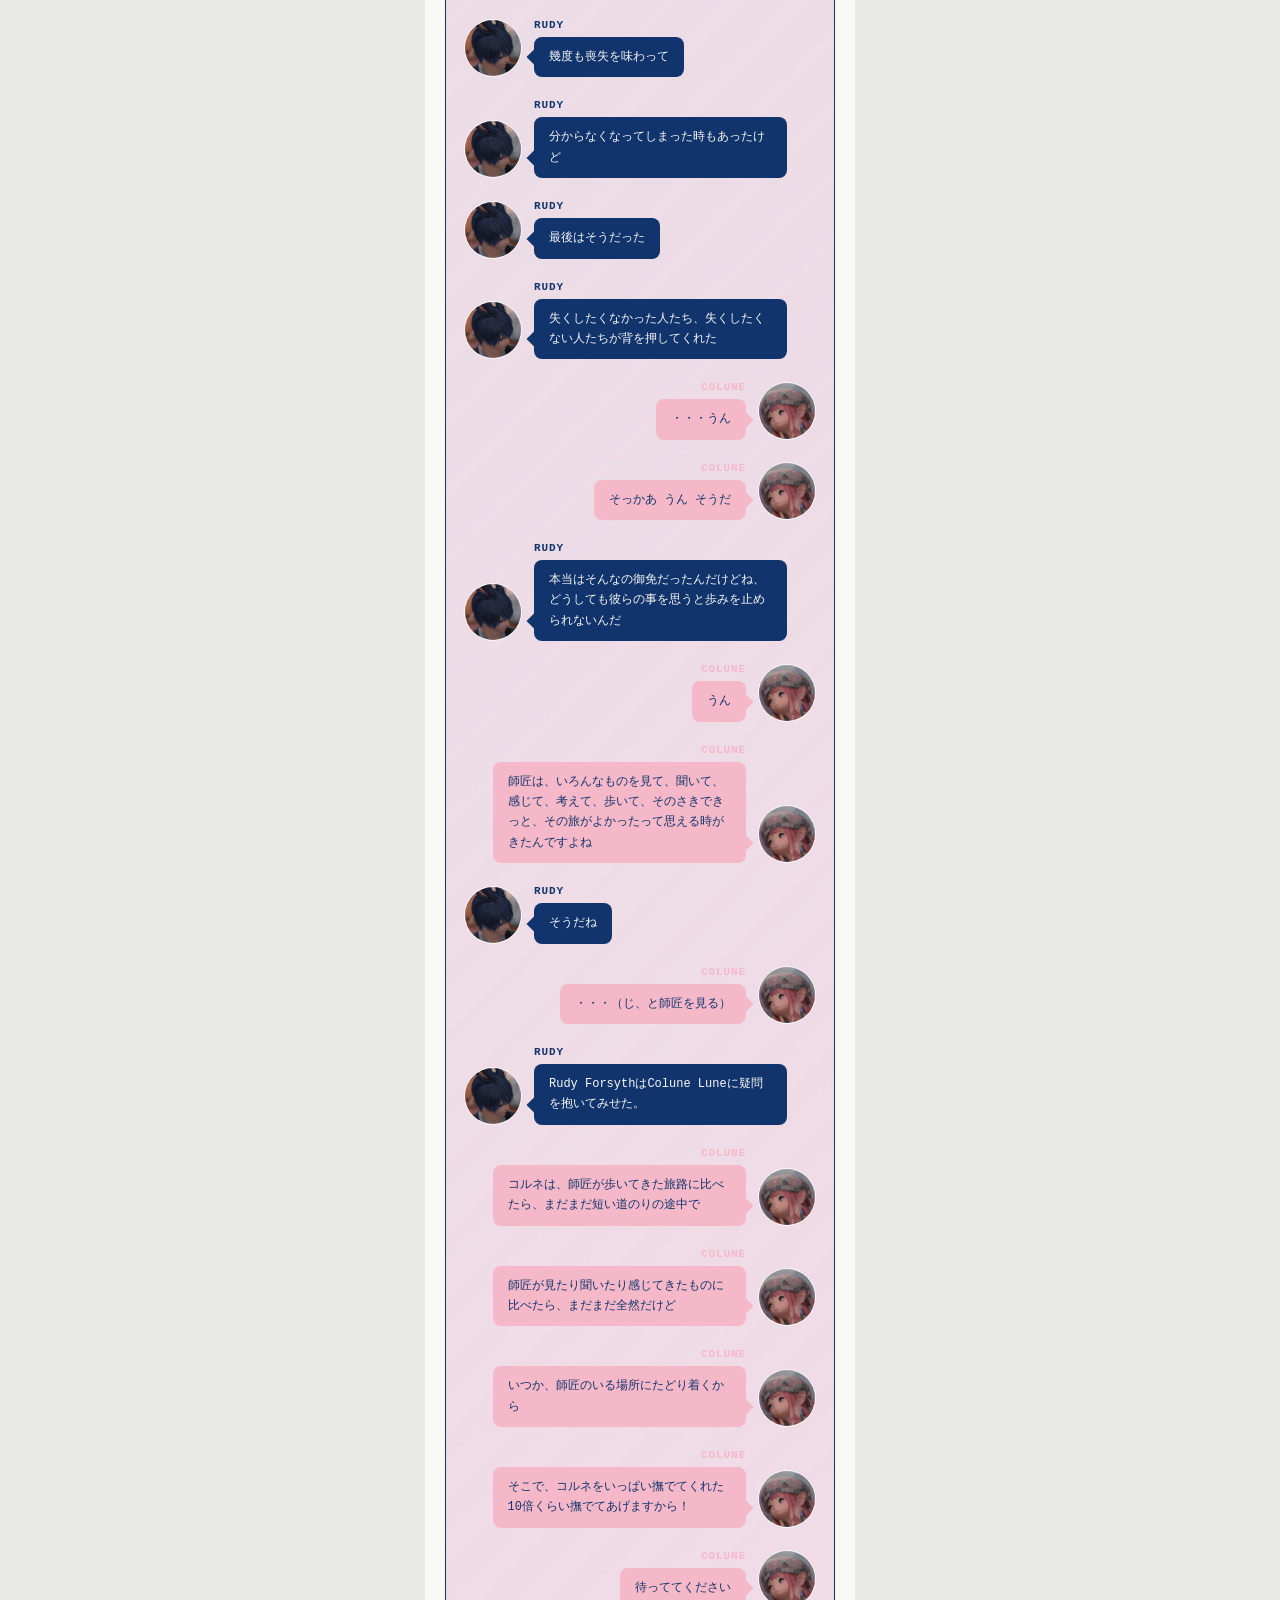
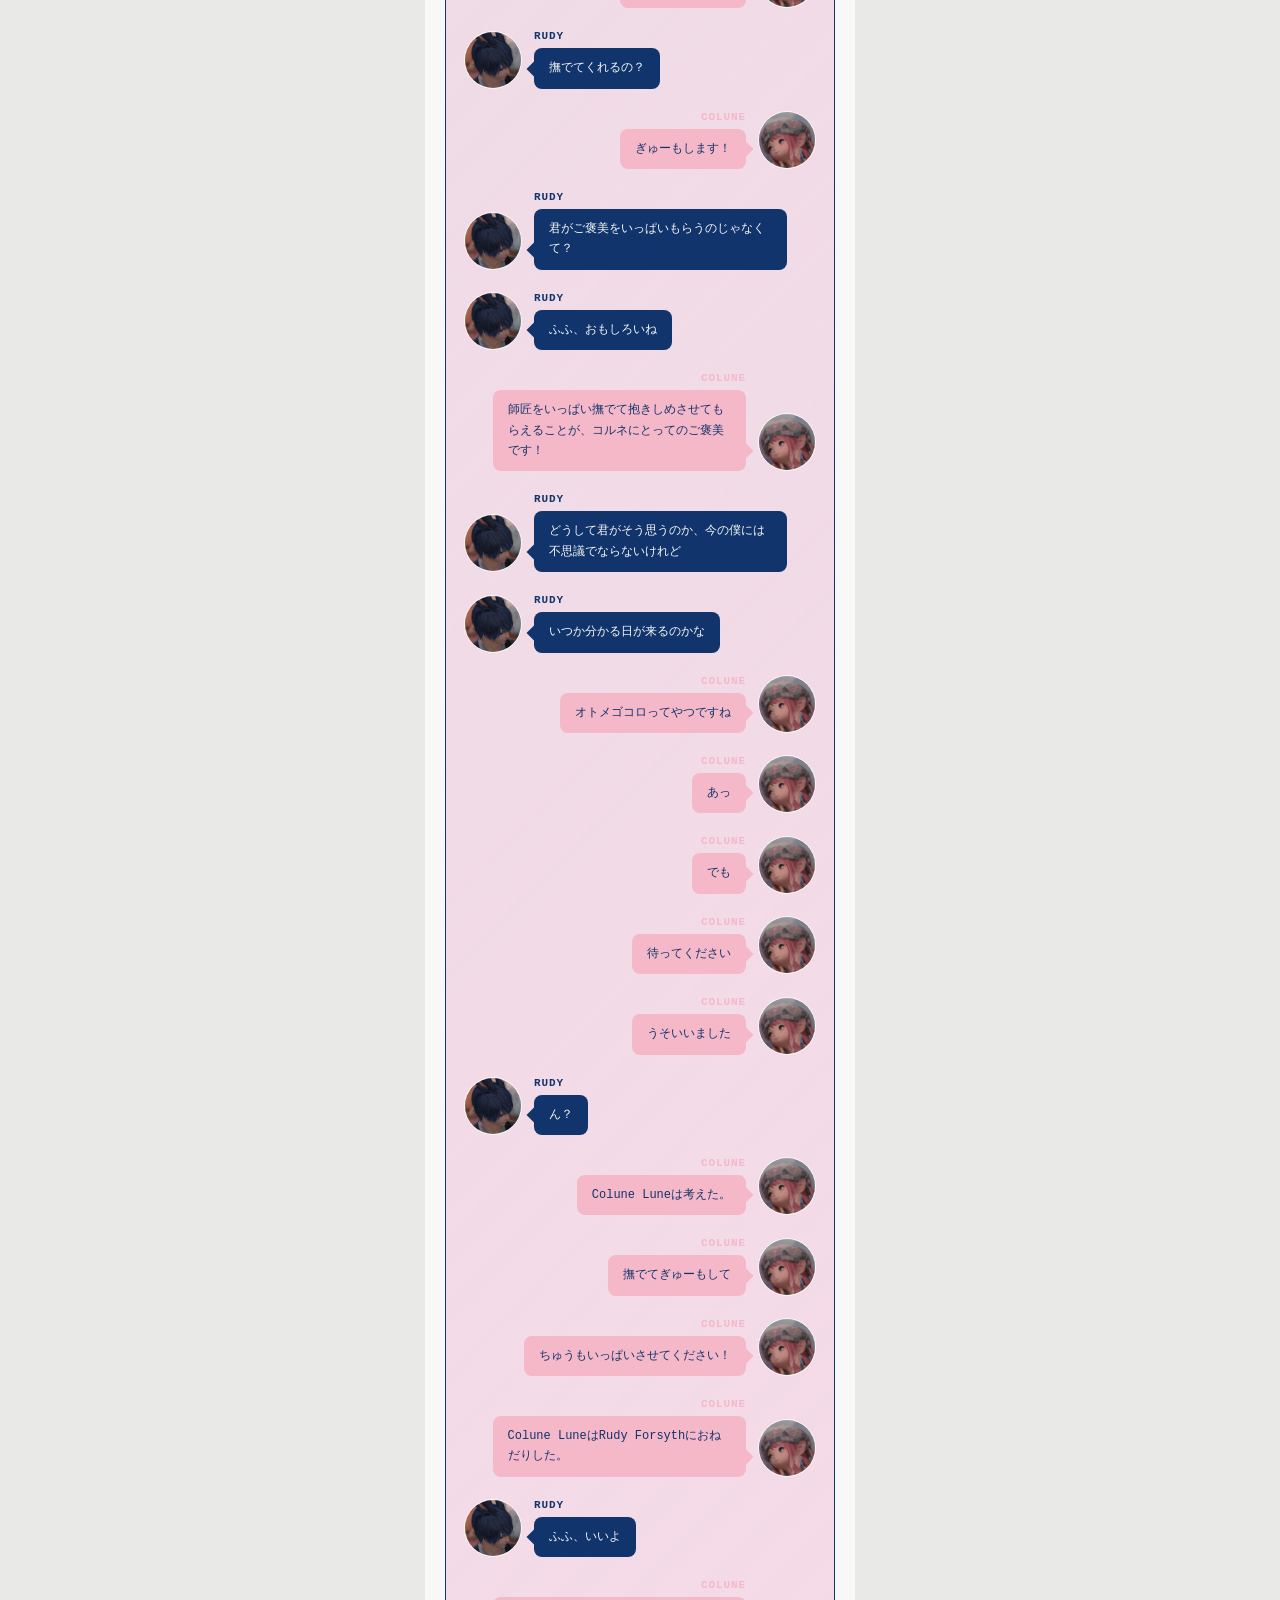
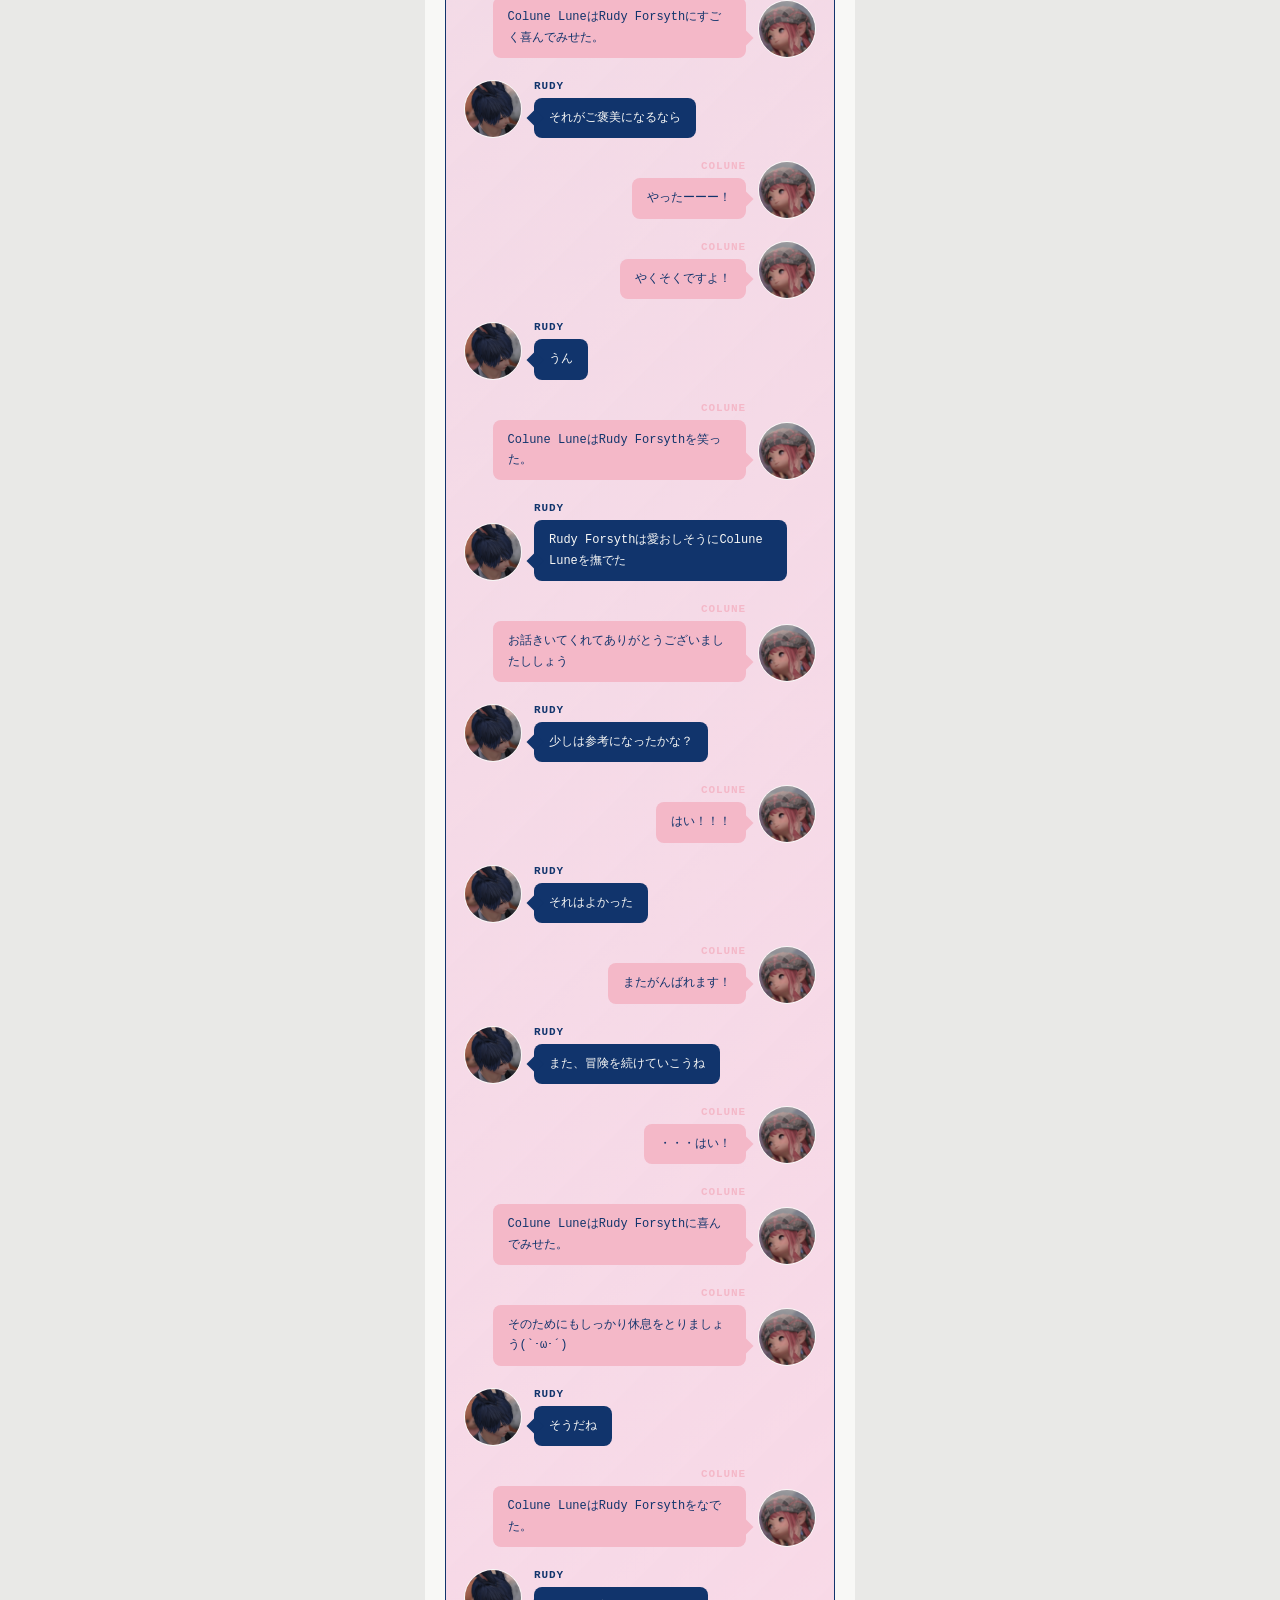
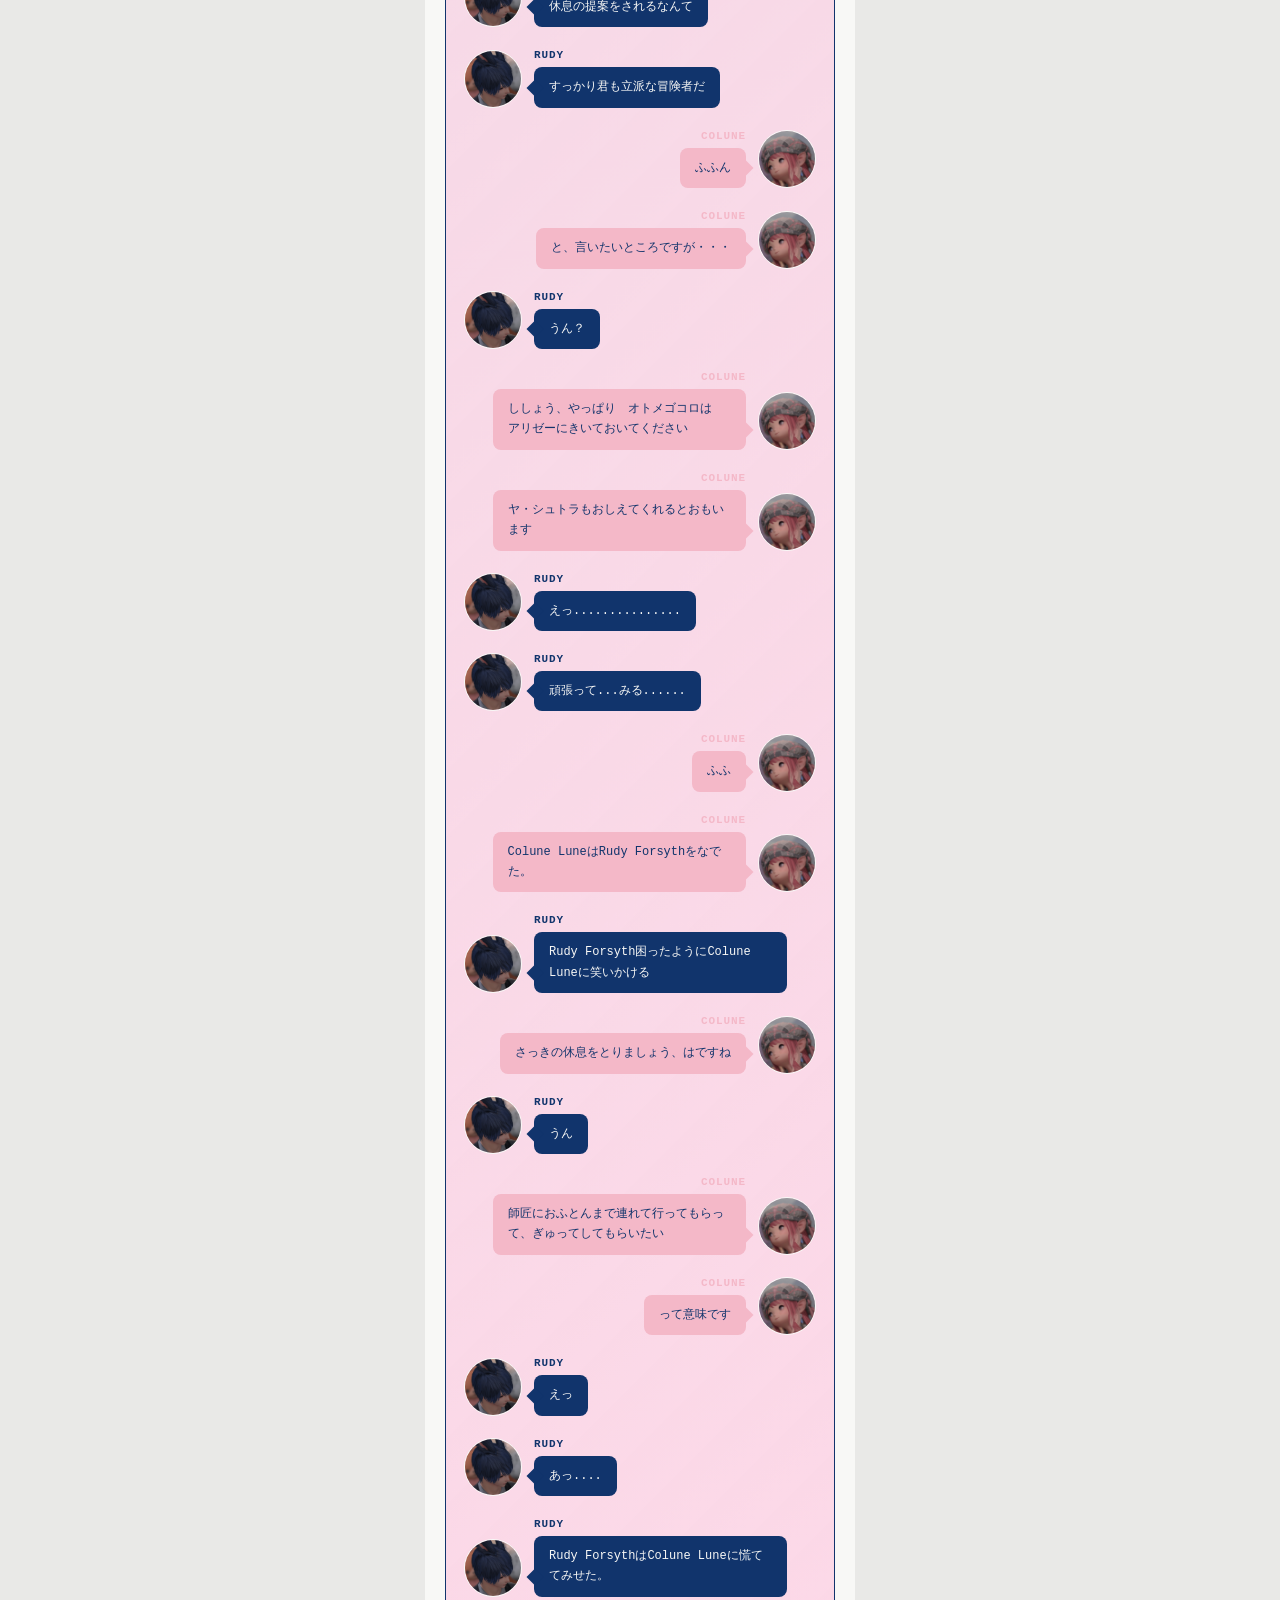
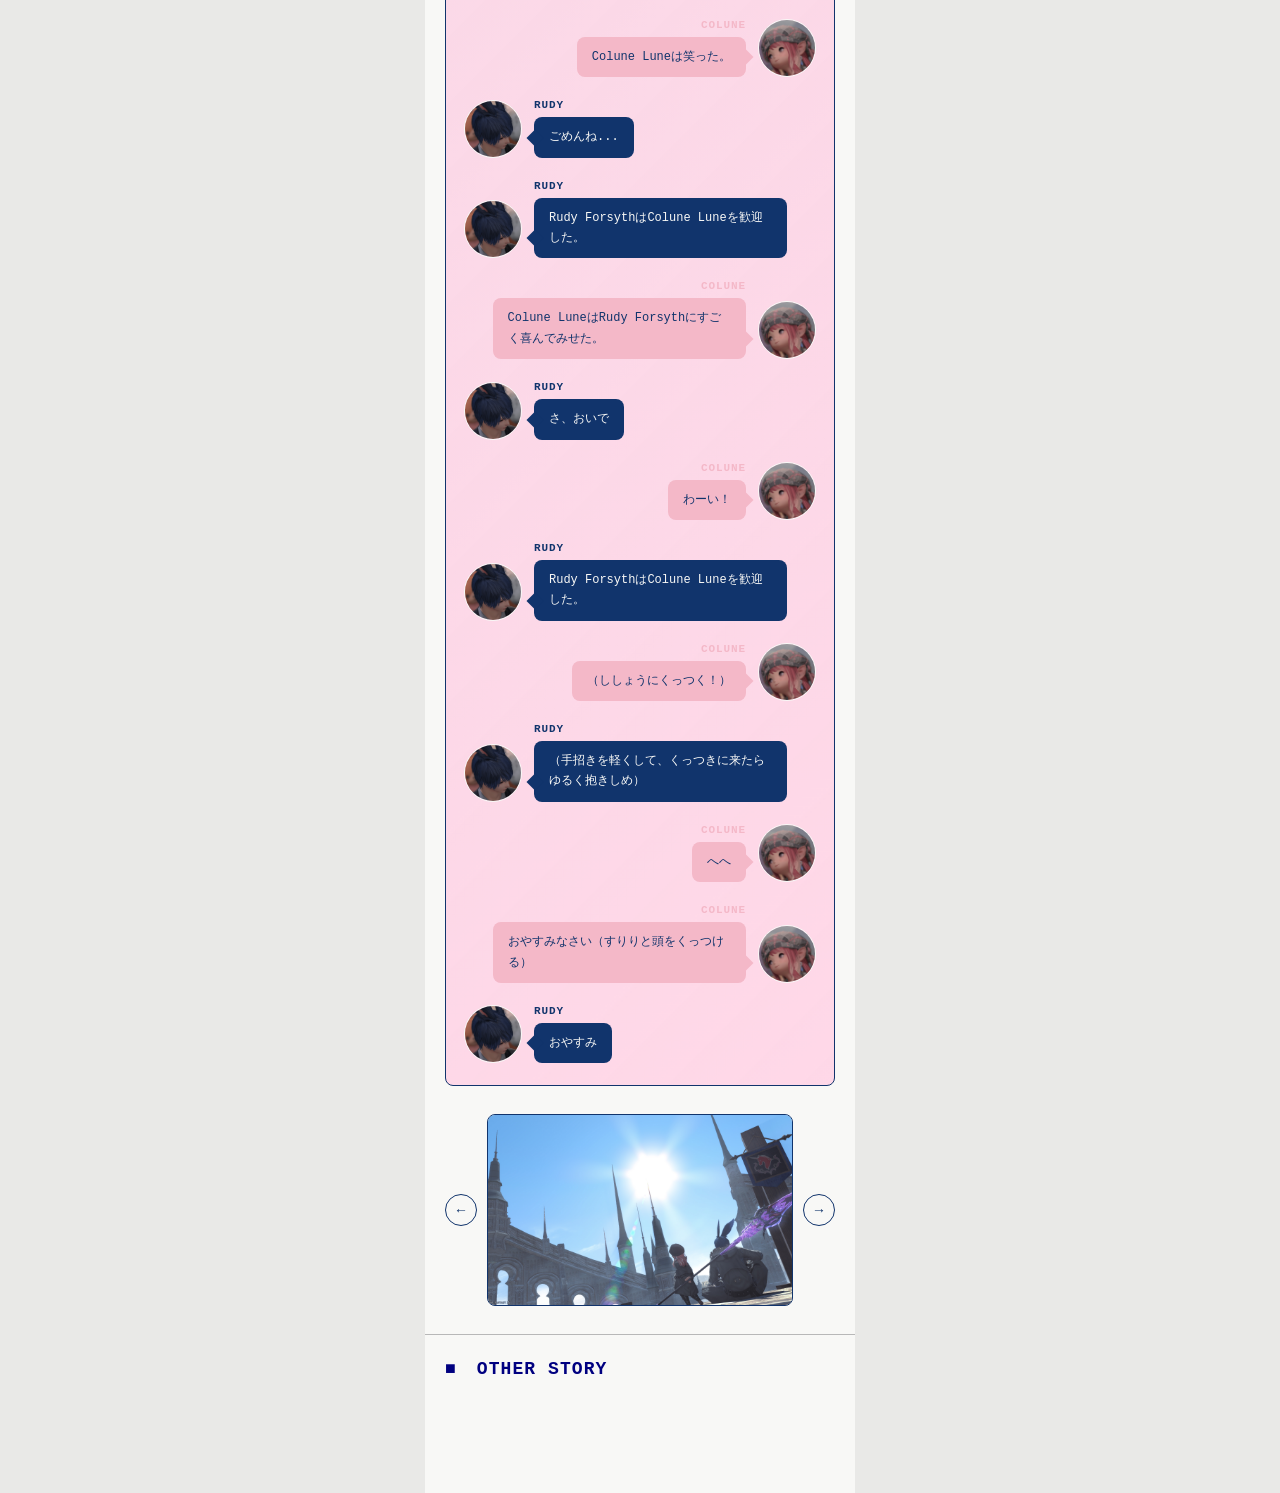
==== commit 5ebc03b5: "update:other story非表示" ====
--- a/story.html
+++ b/story.html
@@ -59,7 +59,7 @@
           OTHER STORY
         </div>
 
-        <div class="story-list">
+        <!-- <div class="story-list">
           <a href="story.html?id=4" class="story-card">
             <div class="image-box">＋</div>
             <div class="story-info">
@@ -92,7 +92,7 @@
               <span>→</span>
             </div>
           </a>
-        </div>
+        </div> -->
       </section>
     </main>
     <script src="js/stories.js"></script>
--- a/style.css
+++ b/style.css
@@ -219,39 +219,40 @@
   margin-right: 8px;
 }
 
+/* =====================
+   STORY GRID
+===================== */
+
 .story-list {
-  display: flex;
+  display: grid;
+
+  grid-template-columns: repeat(3, 1fr);
+
   gap: 16px;
-  justify-content: center;
+
   margin-top: 16px;
 }
 
-.story-list::-webkit-scrollbar {
-  display: none;
-}
-
+/* カード */
 .story-card {
-  width: calc((100% - 32px) / 3);
-  height: 190px;
-  aspect-ratio: 1 / 1.35;
-
   border: 1px solid var(--navy);
+  border-radius: 8px;
+
   background: var(--white);
-  border-radius: 8px;
-}
-
+
+  overflow: hidden;
+
+  display: flex;
+  flex-direction: column;
+
+  min-width: 0;
+}
+
+/* 画像 */
 .image-box {
   height: 116px;
-  background: linear-gradient(
-    135deg,
-    rgba(17, 52, 108, 0.12),
-    rgba(255, 214, 231, 0.95)
-  );
-  border-bottom: 1px solid var(--line);
-  display: flex;
-  align-items: center;
-  justify-content: center;
-  color: navy;
+
+  overflow: hidden;
   position: relative;
 }
 
@@ -263,37 +264,60 @@
   object-position: center;
 
   display: block;
-
-  transform: none;
-
-  image-rendering: auto;
-
-  backface-visibility: hidden;
-  -webkit-backface-visibility: hidden;
-}
-
+}
+
+/* 情報 */
 .story-info {
-  min-height: 74px;
-  padding: 10px 8px;
-  display: flex;
+  padding: 12px 10px;
+
+  display: flex;
+  justify-content: space-between;
   align-items: flex-start;
-  justify-content: space-between;
+
+  gap: 8px;
+
+  flex: 1;
 }
 
 .story-info h2 {
   margin: 0 0 8px;
+
   font-size: 12px;
+  line-height: 1.5;
+
+  color: var(--navy);
+
+  word-break: break-word;
 }
 
 .story-info p {
   margin: 0;
+
   font-size: 10px;
-  font-weight: 700;
-}
-
+  line-height: 1.5;
+}
+
+/* arrow */
 .story-info span {
   flex-shrink: 0;
+
   color: var(--pink);
+}
+
+/* =====================
+   MOBILE
+===================== */
+
+@media (max-width: 768px) {
+  .story-list {
+    grid-template-columns: repeat(2, 1fr);
+
+    gap: 14px;
+  }
+
+  .image-box {
+    height: 140px;
+  }
 }
 
 /* detail */
